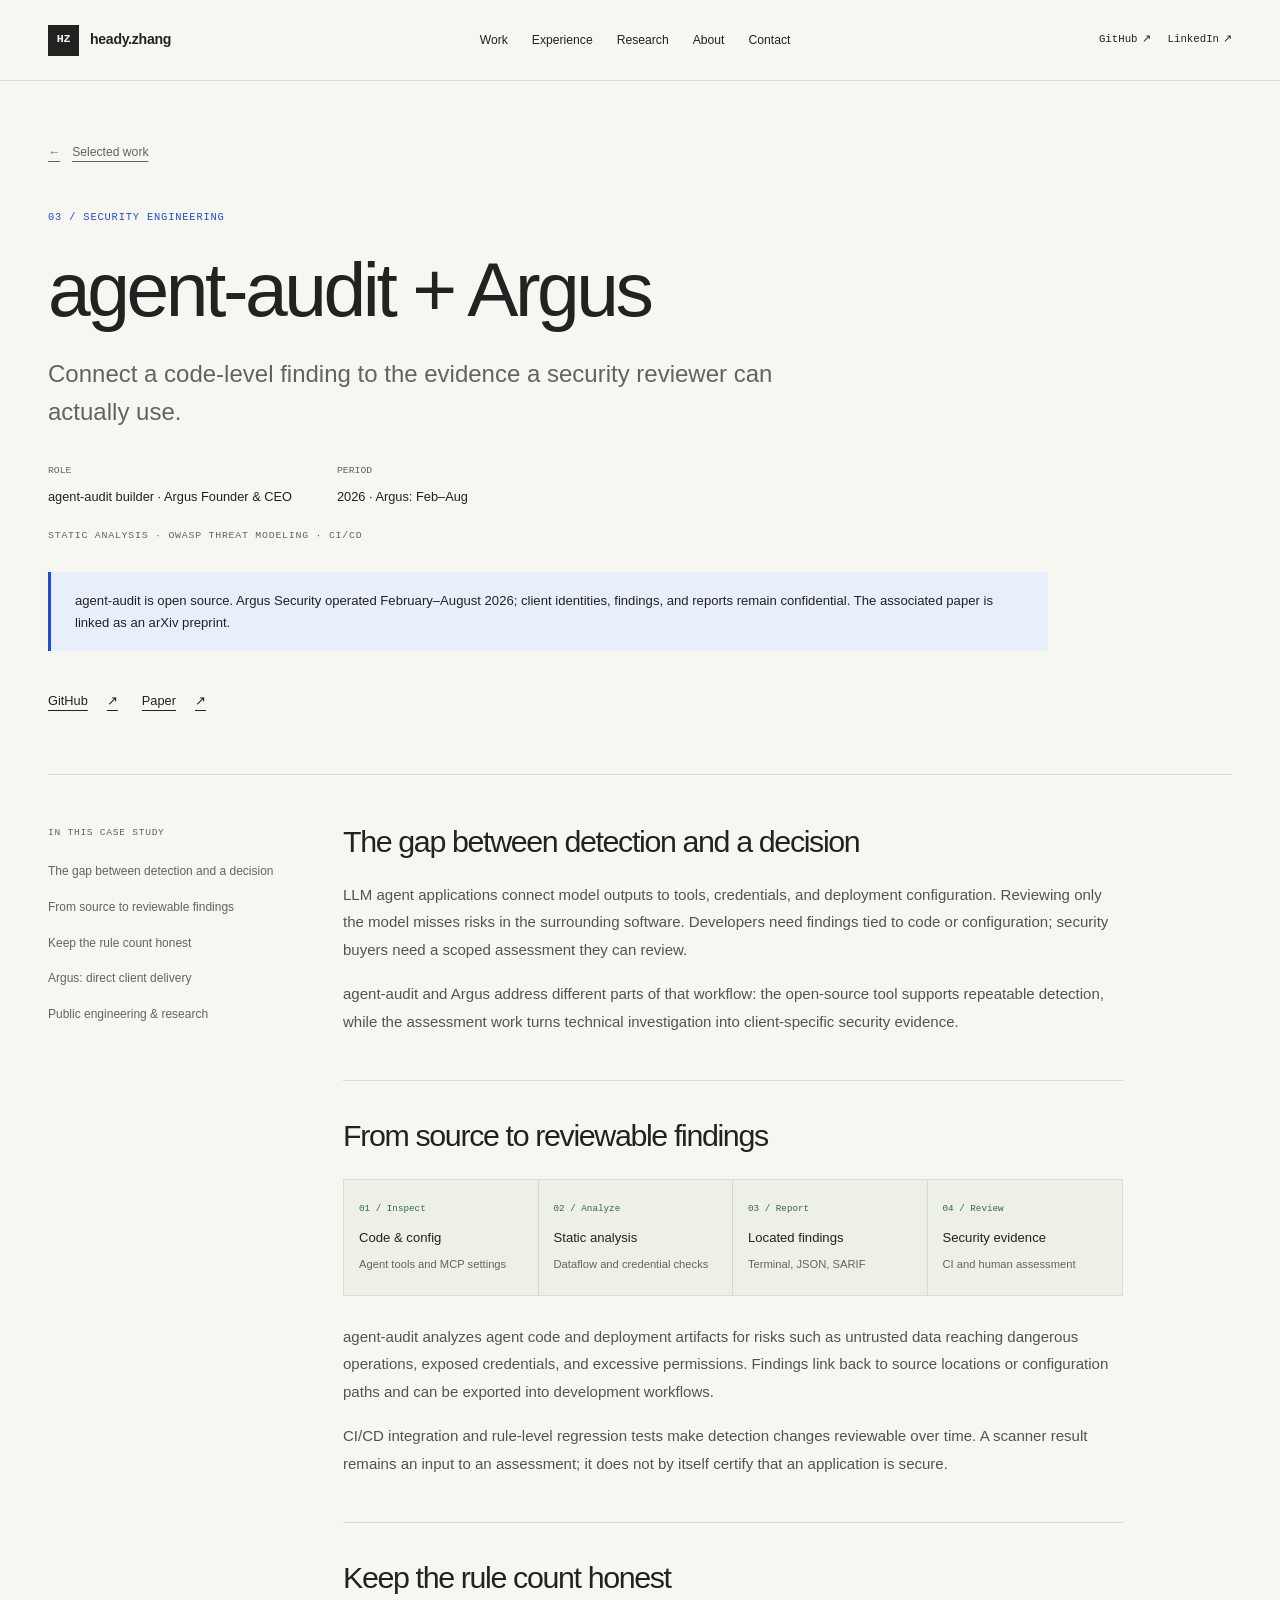
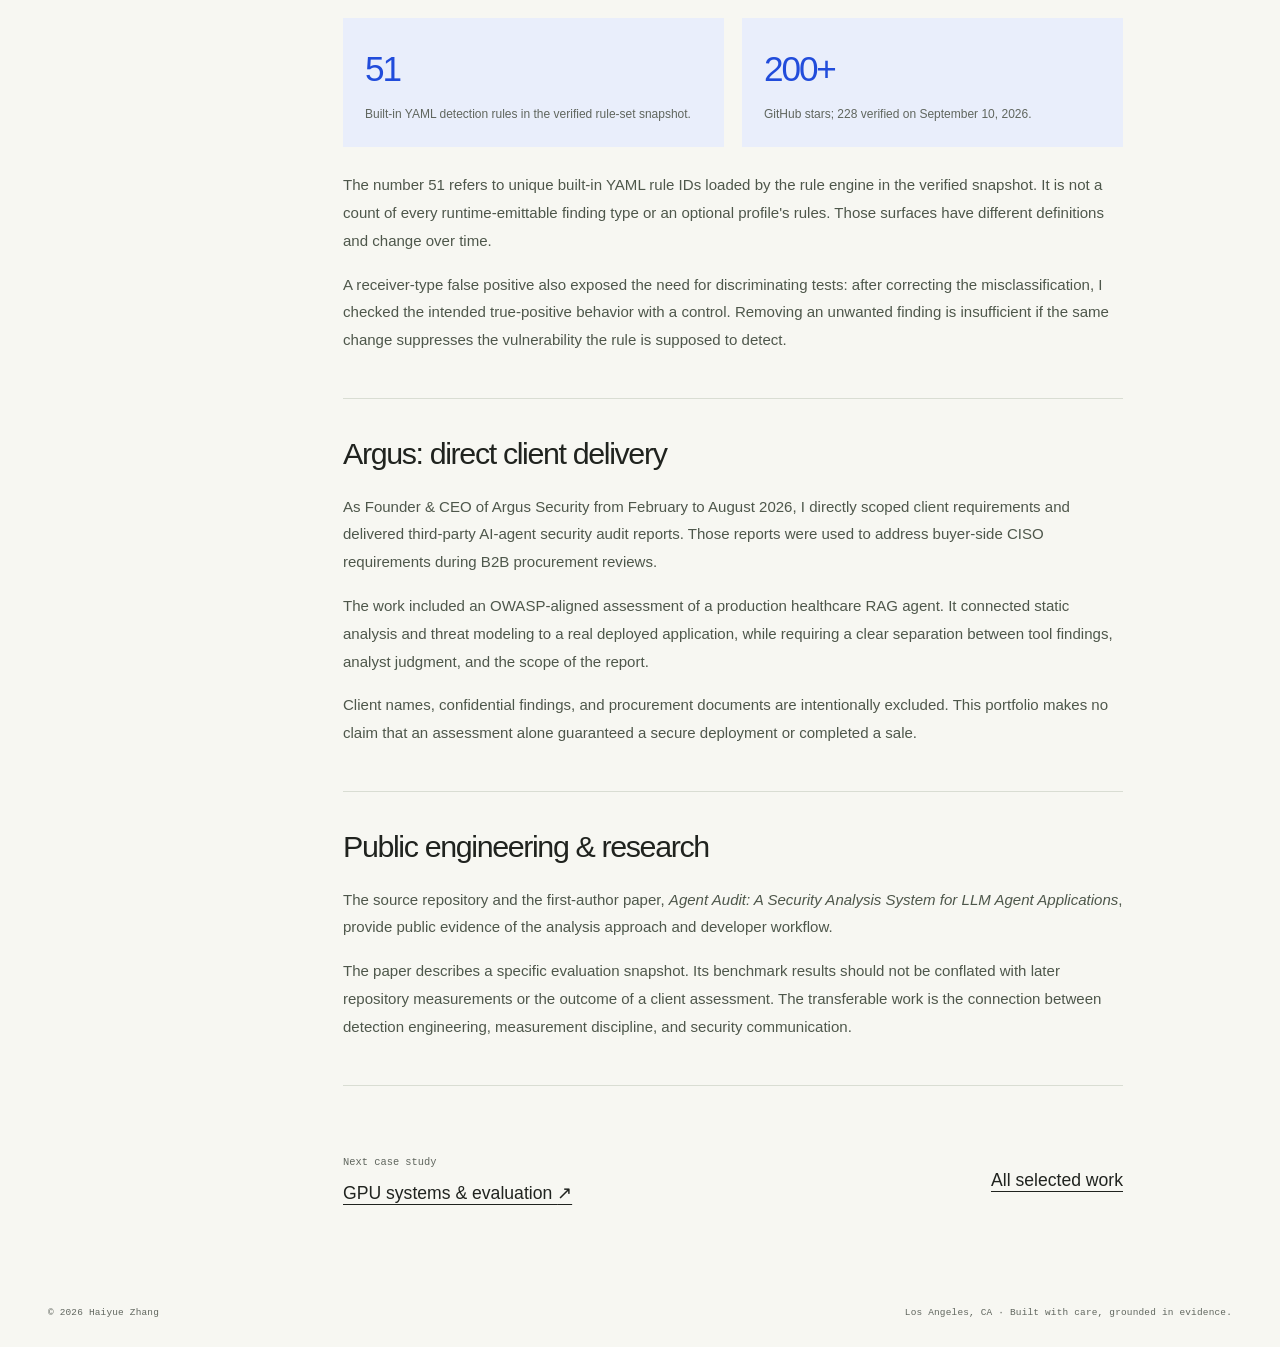
==== work/agent-audit/index.html @ 71054dd5 "feat: rebuild universal AI systems portfolio" ====
<!doctype html>
<html lang="en"><head><meta charset="utf-8"><meta name="viewport" content="width=device-width, initial-scale=1">
<title>agent-audit + Argus — Heady Zhang</title><meta name="description" content="Connect a code-level finding to the evidence a security reviewer can actually use."><meta name="theme-color" content="#f7f7f2">
<link rel="canonical" href="https://headyzhang.github.io/work/agent-audit/"><meta property="og:title" content="agent-audit + Argus — Heady Zhang"><meta property="og:description" content="Connect a code-level finding to the evidence a security reviewer can actually use."><meta property="og:type" content="article"><meta property="og:url" content="https://headyzhang.github.io/work/agent-audit/"><meta property="og:site_name" content="Heady Zhang"><meta property="og:locale" content="en_US"><meta name="twitter:card" content="summary">
<link rel="icon" type="image/svg+xml" href="/assets/favicon.svg"><link rel="stylesheet" href="/assets/style.css"><script src="/assets/site.js" defer></script>
<script type="application/ld+json">{"@context": "https://schema.org", "@type": "Person", "name": "Haiyue Zhang", "alternateName": "Heady Zhang", "url": "https://headyzhang.github.io/", "jobTitle": "AI Systems & Infrastructure Engineer", "email": "mailto:haiyuez@usc.edu", "sameAs": ["https://github.com/HeadyZhang", "https://www.linkedin.com/in/haiyue-zhang"], "alumniOf": {"@type": "CollegeOrUniversity", "name": "Shanghai Jiao Tong University"}, "homeLocation": {"@type": "Place", "name": "Los Angeles, CA"}}</script></head><body><a class="skip" href="#main">Skip to content</a>
<header class="site-header"><div class="wrap header-inner">
<a class="brand" href="/" aria-label="Heady Zhang, home"><span class="brand-mark" aria-hidden="true">HZ</span>heady.zhang</a>
<button class="menu-toggle" hidden aria-controls="navigation" aria-expanded="false">Menu <span aria-hidden="true">+</span></button>
<nav id="navigation" aria-label="Primary"><div class="nav-sections"><a href="/#work">Work</a><a href="/#experience">Experience</a><a href="/#research">Research</a><a href="/#about">About</a><a href="/#contact">Contact</a></div><div class="nav-social"><a class="external" href="https://github.com/HeadyZhang" target="_blank" rel="noopener noreferrer">GitHub<span aria-hidden="true"> ↗</span><span class="sr-only"> (opens in a new tab)</span></a><a class="external" href="https://www.linkedin.com/in/haiyue-zhang" target="_blank" rel="noopener noreferrer">LinkedIn<span aria-hidden="true"> ↗</span><span class="sr-only"> (opens in a new tab)</span></a></div></nav>
</div></header><main id="main" class="wrap"><article><header class="case-hero"><a class="breadcrumb" href="/#work"><span aria-hidden="true">←</span> Selected work</a><p class="project-kicker">03 / Security engineering</p><h1>agent-audit + Argus</h1><p class="case-deck">Connect a code-level finding to the evidence a security reviewer can actually use.</p><dl class="case-metadata"><div><dt>Role</dt><dd>agent-audit builder · Argus Founder &amp; CEO</dd></div><div><dt>Period</dt><dd>2026 · Argus: Feb–Aug</dd></div></dl><p class="mono" style="margin-top:20px;font-size:.62rem;color:var(--muted)">Static analysis · OWASP threat modeling · CI/CD</p><div class="case-status">agent-audit is open source. Argus Security operated February–August 2026; client identities, findings, and reports remain confidential. The associated paper is linked as an arXiv preprint.</div><div class="actions"><a class="text-link external" href="https://github.com/HeadyZhang/agent-audit" target="_blank" rel="noopener noreferrer">GitHub<span aria-hidden="true"> ↗</span><span class="sr-only"> (opens in a new tab)</span></a><a class="text-link external" href="https://arxiv.org/abs/2603.22853" target="_blank" rel="noopener noreferrer">Paper<span aria-hidden="true"> ↗</span><span class="sr-only"> (opens in a new tab)</span></a></div></header><div class="case-layout"><nav class="case-nav" aria-label="In this case study"><p class="mono">In this case study</p><a href="#problem">The gap between detection and a decision</a><a href="#architecture">From source to reviewable findings</a><a href="#measurement">Keep the rule count honest</a><a href="#argus">Argus: direct client delivery</a><a href="#research">Public engineering &amp; research</a></nav><div class="case-body"><section class="case-section" id="problem"><h2>The gap between detection and a decision</h2><p>LLM agent applications connect model outputs to tools, credentials, and deployment configuration. Reviewing only the model misses risks in the surrounding software. Developers need findings tied to code or configuration; security buyers need a scoped assessment they can review.</p><p>agent-audit and Argus address different parts of that workflow: the open-source tool supports repeatable detection, while the assessment work turns technical investigation into client-specific security evidence.</p></section><section class="case-section" id="architecture"><h2>From source to reviewable findings</h2><div class="flow" role="img" aria-label="Source and configuration pass through static analysis and rule checks to findings exported for development and security review."><div><span>01 / Inspect</span>Code & config<small>Agent tools and MCP settings</small></div><div><span>02 / Analyze</span>Static analysis<small>Dataflow and credential checks</small></div><div><span>03 / Report</span>Located findings<small>Terminal, JSON, SARIF</small></div><div><span>04 / Review</span>Security evidence<small>CI and human assessment</small></div></div><p>agent-audit analyzes agent code and deployment artifacts for risks such as untrusted data reaching dangerous operations, exposed credentials, and excessive permissions. Findings link back to source locations or configuration paths and can be exported into development workflows.</p><p>CI/CD integration and rule-level regression tests make detection changes reviewable over time. A scanner result remains an input to an assessment; it does not by itself certify that an application is secure.</p></section><section class="case-section" id="measurement"><h2>Keep the rule count honest</h2><div class="case-evidence"><div><strong>51</strong><span>Built-in YAML detection rules in the verified rule-set snapshot.</span></div><div><strong>200+</strong><span>GitHub stars; 228 verified on September 10, 2026.</span></div></div><p>The number 51 refers to unique built-in YAML rule IDs loaded by the rule engine in the verified snapshot. It is not a count of every runtime-emittable finding type or an optional profile's rules. Those surfaces have different definitions and change over time.</p><p>A receiver-type false positive also exposed the need for discriminating tests: after correcting the misclassification, I checked the intended true-positive behavior with a control. Removing an unwanted finding is insufficient if the same change suppresses the vulnerability the rule is supposed to detect.</p></section><section class="case-section" id="argus"><h2>Argus: direct client delivery</h2><p>As Founder & CEO of Argus Security from February to August 2026, I directly scoped client requirements and delivered third-party AI-agent security audit reports. Those reports were used to address buyer-side CISO requirements during B2B procurement reviews.</p><p>The work included an OWASP-aligned assessment of a production healthcare RAG agent. It connected static analysis and threat modeling to a real deployed application, while requiring a clear separation between tool findings, analyst judgment, and the scope of the report.</p><p>Client names, confidential findings, and procurement documents are intentionally excluded. This portfolio makes no claim that an assessment alone guaranteed a secure deployment or completed a sale.</p></section><section class="case-section" id="research"><h2>Public engineering &amp; research</h2><p>The source repository and the first-author paper, <em>Agent Audit: A Security Analysis System for LLM Agent Applications</em>, provide public evidence of the analysis approach and developer workflow.</p><p>The paper describes a specific evaluation snapshot. Its benchmark results should not be conflated with later repository measurements or the outcome of a client assessment. The transferable work is the connection between detection engineering, measurement discipline, and security communication.</p></section><div class="next-case"><div><p>Next case study</p><a href="/work/gpu-systems/">GPU systems &amp; evaluation <span aria-hidden="true">↗</span></a></div><a class="text-link" href="/#work">All selected work</a></div></div></div></article></main><footer class="wrap"><div class="site-footer"><span>© 2026 Haiyue Zhang</span><span>Los Angeles, CA · Built with care, grounded in evidence.</span></div></footer></body></html>
---- assets/style.css ----
@charset "UTF-8";
:root{--paper:#f7f7f2;--ink:#20231f;--muted:#60665e;--line:#d9ddd3;--blue:#214cdb;--wash:#e9eefb;--green:#37664b;--mono:ui-monospace,SFMono-Regular,Consolas,monospace;--sans:Inter,-apple-system,BlinkMacSystemFont,"Segoe UI",sans-serif}
*{box-sizing:border-box}html{scroll-behavior:smooth;scroll-padding-top:110px}body{margin:0;background:var(--paper);color:var(--ink);font-family:var(--sans);font-size:16px;line-height:1.65;-webkit-font-smoothing:antialiased}a{color:inherit;text-decoration-thickness:1px;text-underline-offset:5px}a:hover{color:var(--blue)}button{font:inherit}a,button{touch-action:manipulation}a:focus-visible,button:focus-visible,summary:focus-visible{outline:3px solid var(--blue);outline-offset:5px;border-radius:2px}::selection{background:#cedaff}h1,h2,h3,p,figure{margin:0}h1,h2,h3{font-weight:500;line-height:1.1;letter-spacing:-.045em}h2{font-size:clamp(2.1rem,4vw,3.1rem)}h3{font-size:1.65rem}p+p{margin-top:1rem}svg{display:block;max-width:100%}.wrap{max-width:1280px;margin:auto;padding:0 48px}.mono,.eyebrow,.index,.status,.tag,.section-label{font-family:var(--mono);font-size:.69rem;letter-spacing:.075em;text-transform:uppercase}.eyebrow{display:flex;align-items:center;gap:11px;color:var(--muted)}.dot{width:7px;height:7px;background:var(--green);border-radius:50%;display:inline-block;flex-shrink:0}.skip{position:fixed;top:-100px;left:20px;background:var(--ink);color:white;padding:12px;z-index:100}.skip:focus{top:12px}.sr-only{position:absolute;width:1px;height:1px;padding:0;margin:-1px;overflow:hidden;clip:rect(0,0,0,0);white-space:nowrap;border:0}
.site-header{position:sticky;top:0;z-index:20;background:rgba(247,247,242,.97);border-bottom:1px solid var(--line)}.header-inner{min-height:80px;display:flex;align-items:center;gap:30px}.brand{display:flex;align-items:center;gap:11px;text-decoration:none;font-size:.88rem;letter-spacing:-.02em;font-weight:600;white-space:nowrap}.brand-mark{display:grid;place-items:center;width:31px;height:31px;background:var(--ink);color:var(--paper);font-size:.73rem;font-family:var(--mono)}#navigation{display:flex;align-items:center;justify-content:space-between;gap:30px;flex:1}.nav-sections,.nav-social{display:flex;gap:24px;align-items:center}.nav-sections{margin:auto}.nav-sections a,.nav-social a{font-size:.76rem;text-decoration:none;display:inline-flex;align-items:center;min-height:44px}.nav-social{gap:17px}.nav-social a{font-family:var(--mono);font-size:.67rem}.external{white-space:nowrap}.external span[aria-hidden]{font-size:1em;margin-left:4px}.menu-toggle{display:none}
.hero{padding:75px 0 38px}.hero-topline{display:flex;justify-content:space-between;align-items:center;margin-bottom:42px}.hero-availability{font-family:var(--mono);font-size:.66rem;color:var(--green)}.hero-grid{display:grid;grid-template-columns:1.15fr 1fr;gap:50px;align-items:center}.hero h1{font-size:clamp(3.25rem,5.2vw,4.75rem);line-height:1.02;letter-spacing:-.06em}.hero h1 .alias{font-size:.45em;color:var(--muted);letter-spacing:-.03em}.role{color:var(--blue);font-size:clamp(1.2rem,2vw,1.55rem);letter-spacing:-.035em;margin-top:20px;font-weight:500}.hero-lead{font-size:1.14rem;line-height:1.65;margin-top:20px;max-width:530px;color:#41473e}.hero-support{font-size:.87rem;color:var(--muted);max-width:500px;margin-top:14px}.actions{display:flex;flex-wrap:wrap;gap:12px 24px;align-items:center;margin-top:27px}.button{display:inline-flex;justify-content:center;align-items:center;gap:25px;text-decoration:none;padding:13px 20px;background:var(--blue);color:white;font-size:.8rem;font-weight:500;min-height:48px}.button:hover{background:#153cad;color:#fff}.text-link{font-size:.8rem;display:inline-flex;align-items:center;min-height:44px;gap:15px}.hero-bottom{display:flex;align-items:center;justify-content:space-between;margin-top:52px;padding-top:23px;border-top:1px solid var(--line);color:var(--muted);font-size:.72rem}.hero-bottom .mono{font-size:.63rem}.diagram{position:relative;background:#edf0e7;border:1px solid #d8ddce;padding:22px 22px 15px;overflow:hidden}.diagram-top{display:flex;justify-content:space-between;gap:12px;margin-bottom:20px}.diagram-top .mono{font-size:.59rem;color:#58624f}.diagram svg{width:100%;height:auto}.diagram-caption{font-size:.69rem;color:#526047;margin-top:10px;border-top:1px solid #d2d8c8;padding-top:12px}.pipeline-signal{animation:signal 6s ease-in-out infinite}.signal-two{animation-delay:1.5s}.signal-three{animation-delay:3s}@keyframes signal{0%,15%,85%,100%{opacity:.35}35%,60%{opacity:1}}
.section{padding:72px 0;border-top:1px solid var(--line)}.section-heading{display:grid;grid-template-columns:1fr 2.4fr;gap:40px;margin-bottom:42px}.section-label{color:var(--muted);padding-top:10px;display:flex;gap:14px}.index{color:var(--blue)}.section-intro{color:var(--muted);font-size:.92rem;margin-top:15px;max-width:580px}.work-featured{background:#e9edf5;display:grid;grid-template-columns:1.13fr 1fr;gap:55px;padding:44px;margin-bottom:26px;position:relative}.work-featured .project-name{font-size:3rem}.project-kicker{color:var(--blue);font-family:var(--mono);font-size:.65rem;letter-spacing:.08em;text-transform:uppercase;margin-bottom:23px}.project-name a{text-decoration:none}.project-subtitle{font-size:1.2rem;margin-top:10px;letter-spacing:-.02em;line-height:1.35}.project-description{font-size:.91rem;line-height:1.75;color:#505951;margin-top:20px;max-width:530px}.status{display:inline-flex;align-items:center;gap:8px;color:#425675;font-size:.59rem;margin-top:23px;letter-spacing:.04em}.evidence-list{list-style:none;padding:0;margin:25px 0 0;display:flex;flex-wrap:wrap;gap:9px 20px;font-size:.67rem;font-family:var(--mono);color:#495948}.evidence-list li:before{content:'↳';color:var(--blue);margin-right:7px}.work-featured .text-link{color:var(--blue);font-weight:600}.contract-visual{align-self:center;background:var(--paper);border:1px solid #d0d7e4;padding:24px;box-shadow:6px 6px 0 #dbe1ed}.contract-title{display:flex;justify-content:space-between;border-bottom:1px solid var(--line);padding-bottom:16px}.contract-title .mono{font-size:.59rem}.contract-row{display:grid;grid-template-columns:24px 1fr 20px;gap:12px;padding:18px 0;border-bottom:1px solid var(--line);align-items:center}.contract-number{font-family:var(--mono);font-size:.66rem;color:var(--muted)}.contract-row strong{display:block;font-size:.86rem;font-weight:500}.contract-row small{display:block;font-size:.72rem;color:var(--muted);margin-top:3px}.check{color:var(--green);font-size:.9rem}.contract-foot{font-family:var(--mono);font-size:.61rem;color:var(--blue);margin-top:18px;line-height:1.7}.work-row{display:grid;grid-template-columns:50px 1.05fr 1.2fr;gap:28px;padding:35px 0;border-bottom:1px solid var(--line)}.work-row .index{padding-top:5px}.work-row .project-name{font-size:1.85rem}.work-row .project-subtitle{font-size:.94rem;color:var(--muted);max-width:300px;margin-top:10px}.work-row .project-description{margin-top:0;font-size:.89rem}.work-row .project-kicker{margin:0 0 12px;color:var(--muted);font-size:.6rem}.work-row .actions{margin-top:14px;gap:10px 24px}.work-row .text-link{font-size:.75rem}.work-row .status{margin-top:16px}
.capabilities{background:#252d26;color:#f2f5ec;margin:0 -48px;padding:38px 48px;display:grid;grid-template-columns:repeat(3,1fr);gap:35px}.capability+.capability{border-left:1px solid #515a4f;padding-left:35px}.capability .mono{color:#b4c3ab;font-size:.6rem}.capability h3{font-size:1.1rem;letter-spacing:-.02em;margin:13px 0}.capability p{font-size:.77rem;color:#c9d2c4}.capability a{display:inline-block;font-size:.73rem;color:#e3ecd9;margin-top:18px;min-height:36px}.capability a:hover{color:white}.experience-row{display:grid;grid-template-columns:1fr 2.4fr;gap:40px;padding:27px 0;border-top:1px solid var(--line)}.experience-date{font-family:var(--mono);font-size:.67rem;color:var(--muted);padding-top:4px}.experience-title{display:flex;justify-content:space-between;gap:24px;align-items:baseline}.experience-title h3{font-size:1.2rem;letter-spacing:-.025em}.experience-title span{font-size:.75rem;color:var(--muted)}.experience-row p{font-size:.85rem;color:var(--muted);margin-top:11px;max-width:670px}.research-list{margin-left:calc((100% - 40px)/3.4 + 40px)}.paper{padding:23px 0;border-top:1px solid var(--line);display:grid;grid-template-columns:1fr 25px;gap:20px}.paper a{font-size:1.05rem;line-height:1.5;text-decoration:none;display:block}.paper a:hover{text-decoration:underline}.paper .paper-meta{font-family:var(--mono);font-size:.61rem;color:var(--muted);margin-top:10px;letter-spacing:.01em}.paper .paper-arrow{color:var(--blue);align-self:center}.about-grid{display:grid;grid-template-columns:1fr 1fr;gap:50px}.about-copy{font-size:1rem;color:#4a5247}.education{margin-top:25px;font-size:.8rem}.education strong{display:block;font-weight:500;color:var(--ink)}.education p+p{margin-top:15px}.skills{padding:3px 0}.skill-line{padding:15px 0;border-top:1px solid var(--line)}.skill-line dt{font-family:var(--mono);font-size:.61rem;text-transform:uppercase;color:var(--muted);margin-bottom:7px}.skill-line dd{margin:0;font-size:.84rem;line-height:1.8}.contact{background:var(--blue);color:white;padding:60px 48px;margin:0 -48px;display:flex;justify-content:space-between;align-items:end;gap:35px}.contact .eyebrow{color:#d5defc;margin-bottom:22px}.contact h2{font-size:clamp(2.3rem,4vw,3.5rem)}.contact p{color:#e1e7ff;font-size:.85rem;margin-top:18px}.contact a{color:white}.contact-links{display:flex;gap:25px;margin-top:18px}.contact-links a{font-size:.75rem}.contact-email{font-size:1.25rem;white-space:nowrap}.site-footer{padding:27px 0;display:flex;justify-content:space-between;color:var(--muted);font-family:var(--mono);font-size:.59rem;letter-spacing:.02em}
.case-hero{padding:49px 0 52px}.breadcrumb{font-size:.76rem;color:var(--muted);display:inline-flex;min-height:44px;align-items:center;gap:12px;margin-bottom:35px}.case-hero h1{font-size:clamp(3rem,6vw,5.3rem);max-width:1000px;line-height:1.06}.case-deck{font-size:clamp(1.1rem,2vw,1.5rem);color:var(--muted);max-width:810px;line-height:1.6;margin-top:24px}.case-metadata{display:flex;gap:45px;margin-top:32px;flex-wrap:wrap}.case-metadata div{font-size:.8rem}.case-metadata dt{font-family:var(--mono);font-size:.61rem;color:var(--muted);margin-bottom:7px;text-transform:uppercase}.case-metadata dd{margin:0}.case-status{background:var(--wash);padding:18px 24px;font-size:.82rem;border-left:3px solid var(--blue);margin-top:28px;max-width:1000px}.case-layout{display:grid;grid-template-columns:230px minmax(0,1fr);gap:65px;border-top:1px solid var(--line);padding-top:50px}.case-nav{position:sticky;top:120px;align-self:start}.case-nav .mono{font-size:.6rem;color:var(--muted);margin-bottom:13px}.case-nav a{display:block;font-size:.75rem;color:var(--muted);padding:8px 0;text-decoration:none}.case-nav a:hover{color:var(--blue)}.case-body{max-width:780px}.case-section{padding-bottom:44px;margin-bottom:38px;border-bottom:1px solid var(--line)}.case-section h2{font-size:1.9rem;margin-bottom:22px}.case-section h3{font-size:1.1rem;letter-spacing:-.02em;margin:24px 0 10px}.case-section p,.case-section li{font-size:.94rem;color:#4e574b;line-height:1.85}.case-section ul,.case-section ol{padding-left:20px}.case-section li+li{margin-top:10px}.case-section strong{font-weight:600;color:var(--ink)}.case-section blockquote{margin:25px 0;padding-left:23px;border-left:3px solid var(--blue);font-size:1.2rem;letter-spacing:-.02em;line-height:1.6}.flow{display:grid;grid-template-columns:repeat(4,1fr);margin:27px 0;background:#edf0e7;border:1px solid var(--line)}.flow div{padding:22px 15px;border-right:1px solid #d4dacc;font-size:.82rem;font-weight:500;line-height:1.5}.flow div:last-child{border:0}.flow span{display:block;font-family:var(--mono);font-size:.58rem;font-weight:400;color:var(--green);margin-bottom:12px}.flow small{display:block;margin-top:8px;color:var(--muted);font-size:.7rem;font-weight:400}.case-evidence{display:grid;grid-template-columns:repeat(2,1fr);gap:18px;margin:24px 0}.case-evidence div{padding:22px;background:var(--wash)}.case-evidence strong{display:block;font-size:2.2rem;font-weight:500;letter-spacing:-.06em;color:var(--blue)}.case-evidence span{display:block;font-size:.75rem;color:var(--muted);margin-top:7px}.next-case{display:flex;justify-content:space-between;gap:25px;align-items:center;padding:30px 0 70px}.next-case p{font-family:var(--mono);font-size:.65rem;color:var(--muted);margin-bottom:8px}.next-case a{font-size:1.1rem}.error-page{min-height:65vh;padding:90px 0}.error-page h1{font-size:4rem;margin:20px 0}.error-page p{color:var(--muted);margin-bottom:25px}
@media(min-width:1600px){.hero{padding-top:90px;padding-bottom:55px}.hero-grid{gap:70px}}
@media(max-width:1100px){.wrap{padding:0 32px}.header-inner{gap:20px}.nav-sections{gap:18px}.nav-social{gap:12px}#navigation{gap:18px}.hero-grid{gap:30px}.hero h1{font-size:3.5rem}.diagram{padding:18px 14px}.work-featured{padding:32px;gap:30px}.capabilities,.contact{margin-left:-32px;margin-right:-32px;padding-left:32px;padding-right:32px}.experience-title{display:block}.experience-title span{display:block;margin-top:6px}.case-layout{grid-template-columns:180px minmax(0,1fr);gap:35px}}
@media(max-width:900px){.header-inner{flex-wrap:wrap;min-height:72px;gap:0;justify-content:space-between}.brand{min-height:72px}.menu-toggle:not([hidden]){display:block;padding:10px 0 10px 20px;background:none;border:0;color:var(--ink);font-size:.8rem;min-height:44px}.menu-toggle[aria-expanded=true]{color:var(--blue)}#navigation{flex-basis:100%;display:flex;flex-direction:column;align-items:stretch;gap:10px;padding:0 0 20px}.js #navigation{display:none}.js #navigation.is-open{display:flex}.nav-sections{margin:0;justify-content:space-between;gap:12px}.nav-social{border-top:1px solid var(--line);padding-top:8px;gap:24px}.hero-grid{grid-template-columns:1fr 1fr;gap:25px}.hero h1{font-size:3rem}.hero-lead{font-size:1rem}.role{font-size:1.18rem}.hero-support{font-size:.8rem}.hero-topline{margin-bottom:35px}.hero-availability{font-size:.59rem}.hero-bottom{gap:25px}.work-row{grid-template-columns:30px 1fr 1.25fr;gap:20px}.section-heading{grid-template-columns:1fr 2.6fr;gap:25px}.capabilities{gap:20px}.capability+.capability{padding-left:20px}.research-list{margin-left:0}.contact-email{font-size:1.05rem}.case-nav{position:static;display:none}.case-layout{display:block}.case-body{max-width:none}}
@media(max-width:650px){html{scroll-padding-top:92px}.wrap{padding:0 22px}.hero{padding:35px 0 27px}.hero-topline{margin-bottom:28px;align-items:start;gap:15px}.eyebrow{font-size:.59rem;letter-spacing:.045em}.hero-availability{font-size:.57rem;max-width:105px;text-align:right;line-height:1.6}.hero-grid{grid-template-columns:1fr;gap:35px}.hero h1{font-size:clamp(2.9rem,12vw,4rem)}.hero h1 .alias{font-size:.43em}.role{font-size:1.25rem;margin-top:17px}.hero-lead{font-size:1.04rem;line-height:1.7;margin-top:17px}.hero-support{font-size:.82rem}.actions{gap:10px 23px;margin-top:22px}.button{padding:13px 16px;font-size:.75rem;gap:17px}.hero-bottom{display:block;margin-top:25px;padding-top:20px;font-size:.7rem}.hero-bottom .mono{margin-top:10px;display:block;font-size:.6rem}.diagram{padding:18px 17px 14px}.diagram-top{margin-bottom:12px}.diagram-caption{font-size:.67rem}.section{padding:43px 0}.section-heading{display:block;margin-bottom:28px}.section-label{padding-top:0;margin-bottom:20px;font-size:.63rem}.section-intro{font-size:.84rem}.work-featured{display:block;padding:26px 22px;margin:0 -4px 10px}.project-kicker{font-size:.59rem;margin-bottom:20px}.work-featured .project-name{font-size:2.5rem}.project-subtitle{font-size:1.1rem}.project-description{font-size:.85rem}.contract-visual{margin-top:28px;padding:19px}.contract-row{padding:14px 0}.work-row{grid-template-columns:25px 1fr;gap:14px;padding:28px 0}.work-row .work-summary{grid-column:2}.work-row .project-name{font-size:1.65rem}.work-row .project-subtitle{font-size:.85rem}.work-row .project-description{font-size:.84rem}.work-row .actions{gap:6px 20px;margin-top:14px}.work-row .status{font-size:.54rem}.evidence-list{font-size:.61rem;gap:8px 15px}.capabilities{display:block;margin:0 -22px;padding:8px 28px}.capability{padding:25px 0}.capability+.capability{padding:25px 0;border-left:0;border-top:1px solid #515a4f}.capability h3{font-size:1.18rem}.capability p{font-size:.8rem}.capability a{margin-top:10px;min-height:32px}.experience-row{display:block;padding:24px 0}.experience-date{margin-bottom:13px;font-size:.62rem}.experience-title h3{font-size:1.17rem}.experience-row p{font-size:.83rem}.paper a{font-size:.96rem}.paper .paper-meta{font-size:.57rem;line-height:1.8}.about-grid{grid-template-columns:1fr;gap:20px}.about-copy{font-size:.92rem}.contact{display:block;margin:0 -22px;padding:37px 26px}.contact h2{font-size:2.5rem}.contact p{font-size:.78rem}.contact-details{margin-top:29px}.contact-email{font-size:1.17rem}.contact-links{margin-top:13px}.site-footer{font-size:.54rem;gap:20px;line-height:1.8}.case-hero{padding:24px 0 35px}.breadcrumb{margin-bottom:25px}.case-hero h1{font-size:2.8rem;overflow-wrap:anywhere}.case-deck{font-size:1.04rem}.case-metadata{gap:20px;margin-top:25px}.case-metadata div{font-size:.74rem}.case-status{font-size:.76rem;padding:16px 18px}.case-layout{padding-top:32px}.case-section{padding-bottom:28px;margin-bottom:28px}.case-section h2{font-size:1.65rem}.case-section p,.case-section li{font-size:.86rem}.case-section blockquote{font-size:1.08rem}.flow{grid-template-columns:1fr 1fr}.flow div{border-bottom:1px solid #d4dacc}.flow div:nth-child(2){border-right:0}.flow div:nth-child(3){border-bottom:0}.case-evidence{gap:12px}.case-evidence div{padding:17px}.case-evidence strong{font-size:1.9rem}.case-evidence span{font-size:.69rem}.next-case{padding-bottom:40px;align-items:start}.next-case a{font-size:.92rem}}
@media(prefers-reduced-motion:reduce){html{scroll-behavior:auto}*,*::before,*::after{animation:none!important;transition:none!important}}
@media print{.site-header,.case-nav,.menu-toggle,.site-footer{display:none}.wrap{padding:0}.hero,.section,.case-hero{padding:25px 0}.case-layout{display:block}.contact,.capabilities{margin:0}.work-featured,.diagram,.contract-visual{break-inside:avoid}body{background:white}a{color:inherit}}

.mobile-pipeline{display:none}
@media(max-width:650px){.diagram svg{display:none}.mobile-pipeline{display:block;list-style:none;padding:0;margin:0}.mobile-pipeline li{position:relative;padding:13px 15px;margin-bottom:15px;background:var(--paper);border:1px solid #c8d0bf}.mobile-pipeline li:not(:last-child)::after{content:"↓";position:absolute;bottom:-19px;left:22px;font-size:14px;color:var(--green)}.mobile-pipeline span{display:block;font-family:var(--mono);font-size:.55rem;letter-spacing:.035em;color:var(--muted);margin-bottom:4px}.mobile-pipeline strong{display:block;font-size:.88rem;font-weight:500;line-height:1.4}.mobile-pipeline small{display:block;font-size:.69rem;color:var(--muted);margin-top:3px}.mobile-pipeline li:nth-child(3){background:#e1e8fc;border-color:#a2b3e3}.mobile-pipeline li:last-child{background:#253428;color:#f1f5ec;border:0;margin-bottom:0}.mobile-pipeline li:last-child span,.mobile-pipeline li:last-child small{color:#c9dbbd}}
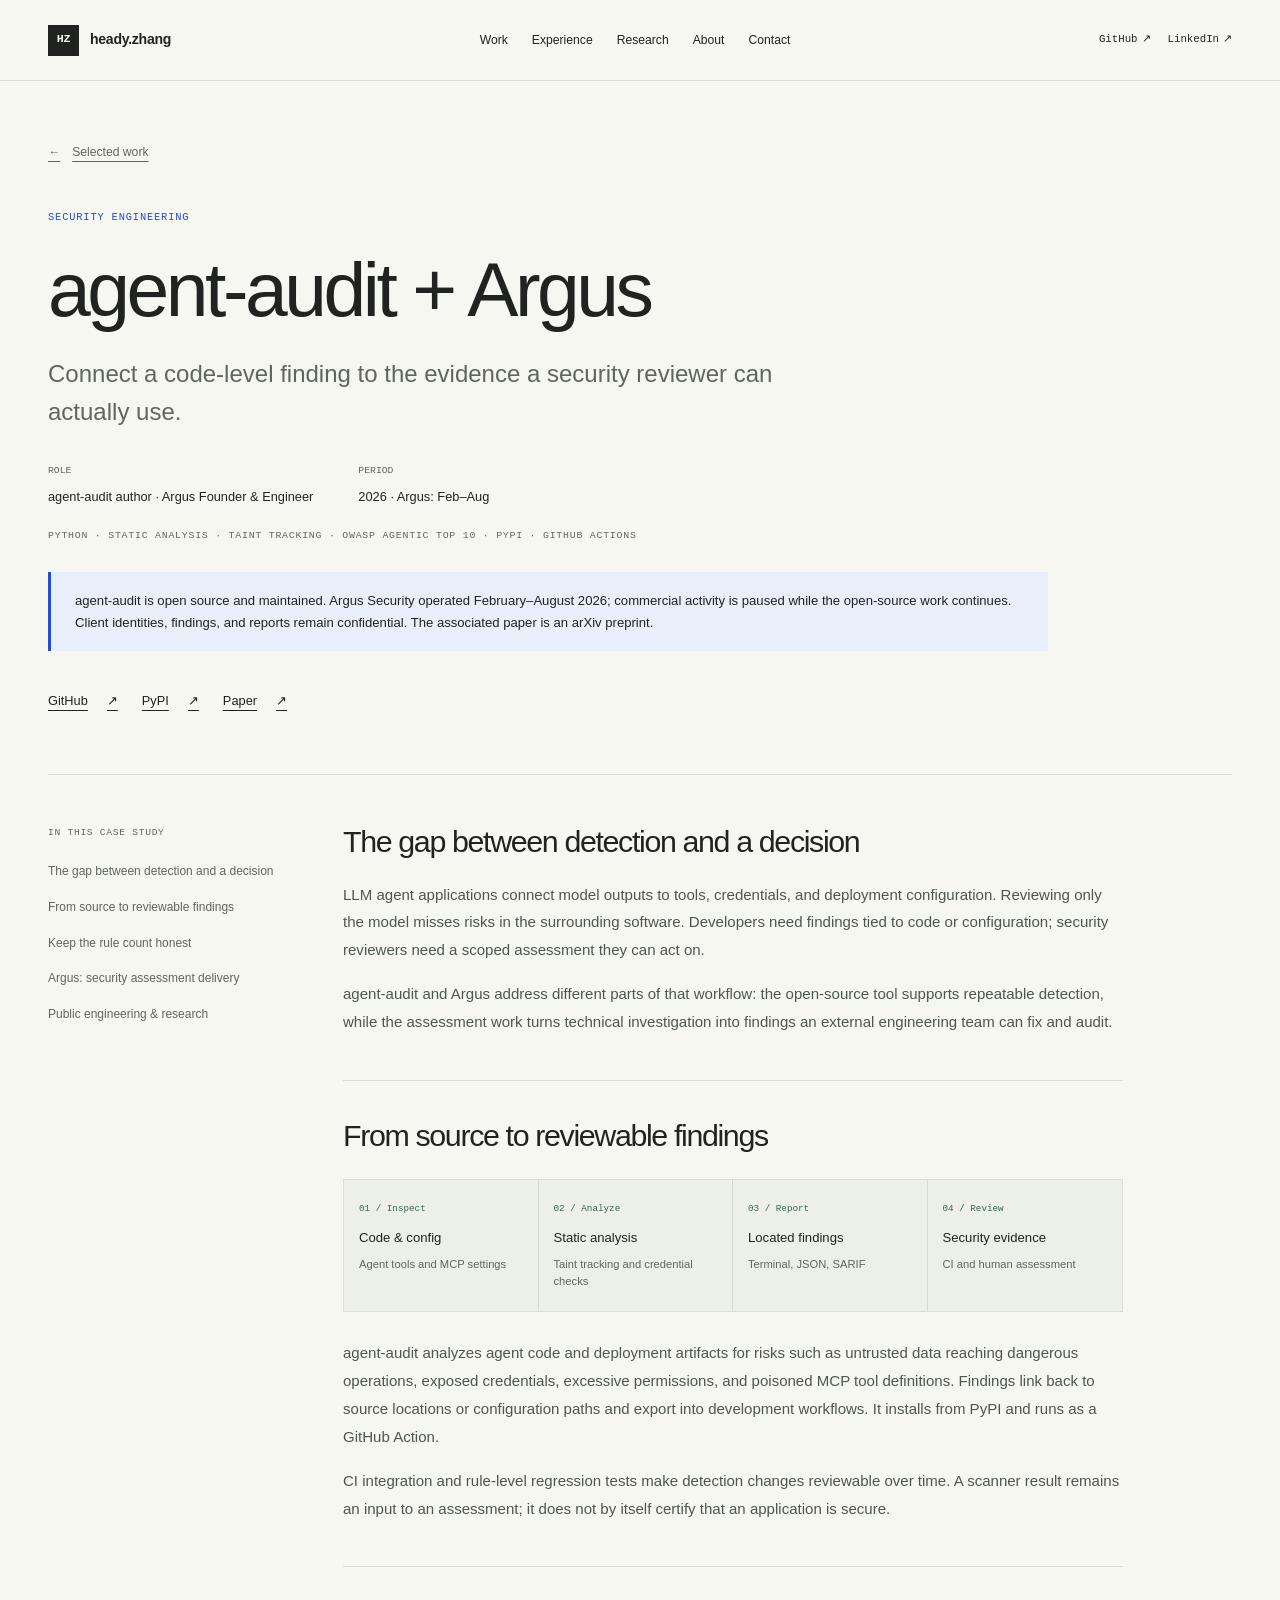
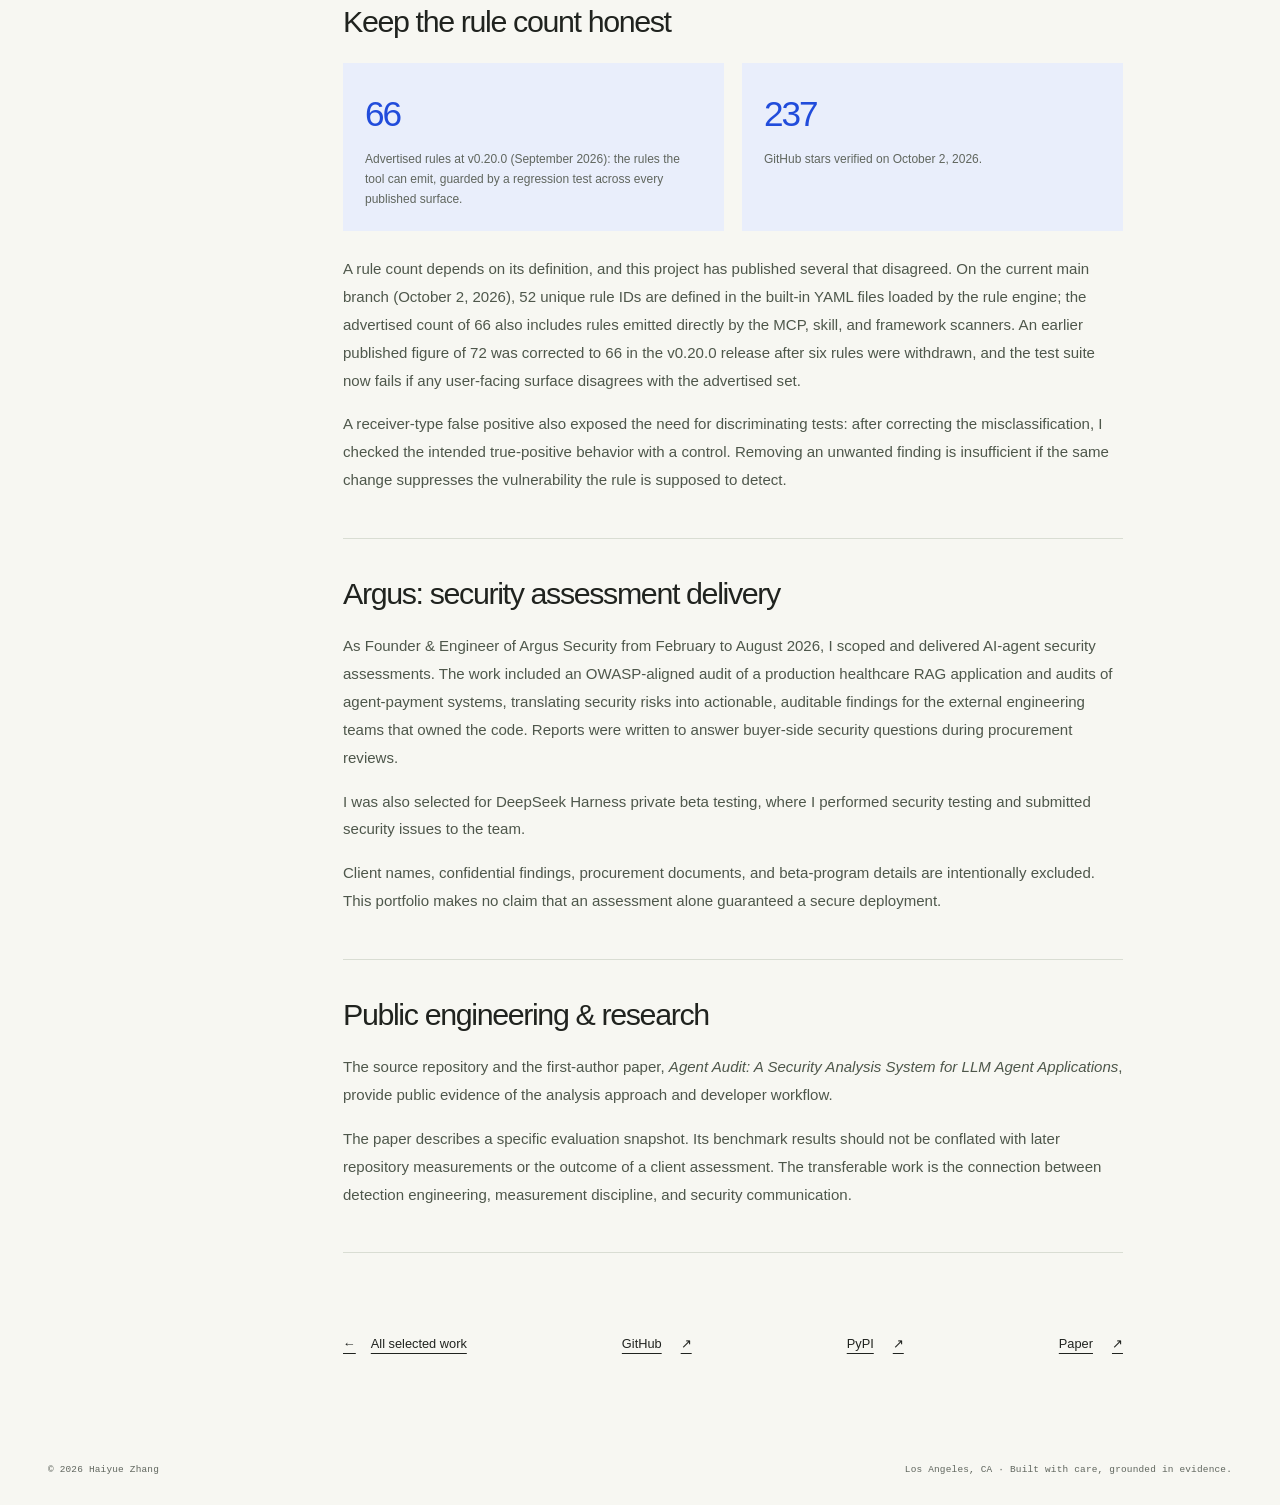
==== commit d6590ef4: "feat: align portfolio with AI infrastructure 2027 resume Replace the CausalOps-centred hero with thr" ====
--- a/work/agent-audit/index.html
+++ b/work/agent-audit/index.html
@@ -3,9 +3,9 @@
 <title>agent-audit + Argus — Heady Zhang</title><meta name="description" content="Connect a code-level finding to the evidence a security reviewer can actually use."><meta name="theme-color" content="#f7f7f2">
 <link rel="canonical" href="https://headyzhang.github.io/work/agent-audit/"><meta property="og:title" content="agent-audit + Argus — Heady Zhang"><meta property="og:description" content="Connect a code-level finding to the evidence a security reviewer can actually use."><meta property="og:type" content="article"><meta property="og:url" content="https://headyzhang.github.io/work/agent-audit/"><meta property="og:site_name" content="Heady Zhang"><meta property="og:locale" content="en_US"><meta name="twitter:card" content="summary">
 <link rel="icon" type="image/svg+xml" href="/assets/favicon.svg"><link rel="stylesheet" href="/assets/style.css"><script src="/assets/site.js" defer></script>
-<script type="application/ld+json">{"@context": "https://schema.org", "@type": "Person", "name": "Haiyue Zhang", "alternateName": "Heady Zhang", "url": "https://headyzhang.github.io/", "jobTitle": "AI Systems & Infrastructure Engineer", "email": "mailto:haiyuez@usc.edu", "sameAs": ["https://github.com/HeadyZhang", "https://www.linkedin.com/in/haiyue-zhang"], "alumniOf": {"@type": "CollegeOrUniversity", "name": "Shanghai Jiao Tong University"}, "homeLocation": {"@type": "Place", "name": "Los Angeles, CA"}}</script></head><body><a class="skip" href="#main">Skip to content</a>
+<script type="application/ld+json">{"@context": "https://schema.org", "@type": "Person", "name": "Haiyue Zhang", "alternateName": "Heady Zhang", "url": "https://headyzhang.github.io/", "jobTitle": "AI Infrastructure Engineer", "email": "mailto:haiyuez@usc.edu", "sameAs": ["https://github.com/HeadyZhang", "https://www.linkedin.com/in/heady-zhang-a0139b351/"], "alumniOf": [{"@type": "CollegeOrUniversity", "name": "University of Southern California"}, {"@type": "CollegeOrUniversity", "name": "Shanghai Jiao Tong University"}], "homeLocation": {"@type": "Place", "name": "Los Angeles, CA"}}</script></head><body><a class="skip" href="#main">Skip to content</a>
 <header class="site-header"><div class="wrap header-inner">
 <a class="brand" href="/" aria-label="Heady Zhang, home"><span class="brand-mark" aria-hidden="true">HZ</span>heady.zhang</a>
 <button class="menu-toggle" hidden aria-controls="navigation" aria-expanded="false">Menu <span aria-hidden="true">+</span></button>
-<nav id="navigation" aria-label="Primary"><div class="nav-sections"><a href="/#work">Work</a><a href="/#experience">Experience</a><a href="/#research">Research</a><a href="/#about">About</a><a href="/#contact">Contact</a></div><div class="nav-social"><a class="external" href="https://github.com/HeadyZhang" target="_blank" rel="noopener noreferrer">GitHub<span aria-hidden="true"> ↗</span><span class="sr-only"> (opens in a new tab)</span></a><a class="external" href="https://www.linkedin.com/in/haiyue-zhang" target="_blank" rel="noopener noreferrer">LinkedIn<span aria-hidden="true"> ↗</span><span class="sr-only"> (opens in a new tab)</span></a></div></nav>
-</div></header><main id="main" class="wrap"><article><header class="case-hero"><a class="breadcrumb" href="/#work"><span aria-hidden="true">←</span> Selected work</a><p class="project-kicker">03 / Security engineering</p><h1>agent-audit + Argus</h1><p class="case-deck">Connect a code-level finding to the evidence a security reviewer can actually use.</p><dl class="case-metadata"><div><dt>Role</dt><dd>agent-audit builder · Argus Founder &amp; CEO</dd></div><div><dt>Period</dt><dd>2026 · Argus: Feb–Aug</dd></div></dl><p class="mono" style="margin-top:20px;font-size:.62rem;color:var(--muted)">Static analysis · OWASP threat modeling · CI/CD</p><div class="case-status">agent-audit is open source. Argus Security operated February–August 2026; client identities, findings, and reports remain confidential. The associated paper is linked as an arXiv preprint.</div><div class="actions"><a class="text-link external" href="https://github.com/HeadyZhang/agent-audit" target="_blank" rel="noopener noreferrer">GitHub<span aria-hidden="true"> ↗</span><span class="sr-only"> (opens in a new tab)</span></a><a class="text-link external" href="https://arxiv.org/abs/2603.22853" target="_blank" rel="noopener noreferrer">Paper<span aria-hidden="true"> ↗</span><span class="sr-only"> (opens in a new tab)</span></a></div></header><div class="case-layout"><nav class="case-nav" aria-label="In this case study"><p class="mono">In this case study</p><a href="#problem">The gap between detection and a decision</a><a href="#architecture">From source to reviewable findings</a><a href="#measurement">Keep the rule count honest</a><a href="#argus">Argus: direct client delivery</a><a href="#research">Public engineering &amp; research</a></nav><div class="case-body"><section class="case-section" id="problem"><h2>The gap between detection and a decision</h2><p>LLM agent applications connect model outputs to tools, credentials, and deployment configuration. Reviewing only the model misses risks in the surrounding software. Developers need findings tied to code or configuration; security buyers need a scoped assessment they can review.</p><p>agent-audit and Argus address different parts of that workflow: the open-source tool supports repeatable detection, while the assessment work turns technical investigation into client-specific security evidence.</p></section><section class="case-section" id="architecture"><h2>From source to reviewable findings</h2><div class="flow" role="img" aria-label="Source and configuration pass through static analysis and rule checks to findings exported for development and security review."><div><span>01 / Inspect</span>Code & config<small>Agent tools and MCP settings</small></div><div><span>02 / Analyze</span>Static analysis<small>Dataflow and credential checks</small></div><div><span>03 / Report</span>Located findings<small>Terminal, JSON, SARIF</small></div><div><span>04 / Review</span>Security evidence<small>CI and human assessment</small></div></div><p>agent-audit analyzes agent code and deployment artifacts for risks such as untrusted data reaching dangerous operations, exposed credentials, and excessive permissions. Findings link back to source locations or configuration paths and can be exported into development workflows.</p><p>CI/CD integration and rule-level regression tests make detection changes reviewable over time. A scanner result remains an input to an assessment; it does not by itself certify that an application is secure.</p></section><section class="case-section" id="measurement"><h2>Keep the rule count honest</h2><div class="case-evidence"><div><strong>51</strong><span>Built-in YAML detection rules in the verified rule-set snapshot.</span></div><div><strong>200+</strong><span>GitHub stars; 228 verified on September 10, 2026.</span></div></div><p>The number 51 refers to unique built-in YAML rule IDs loaded by the rule engine in the verified snapshot. It is not a count of every runtime-emittable finding type or an optional profile's rules. Those surfaces have different definitions and change over time.</p><p>A receiver-type false positive also exposed the need for discriminating tests: after correcting the misclassification, I checked the intended true-positive behavior with a control. Removing an unwanted finding is insufficient if the same change suppresses the vulnerability the rule is supposed to detect.</p></section><section class="case-section" id="argus"><h2>Argus: direct client delivery</h2><p>As Founder & CEO of Argus Security from February to August 2026, I directly scoped client requirements and delivered third-party AI-agent security audit reports. Those reports were used to address buyer-side CISO requirements during B2B procurement reviews.</p><p>The work included an OWASP-aligned assessment of a production healthcare RAG agent. It connected static analysis and threat modeling to a real deployed application, while requiring a clear separation between tool findings, analyst judgment, and the scope of the report.</p><p>Client names, confidential findings, and procurement documents are intentionally excluded. This portfolio makes no claim that an assessment alone guaranteed a secure deployment or completed a sale.</p></section><section class="case-section" id="research"><h2>Public engineering &amp; research</h2><p>The source repository and the first-author paper, <em>Agent Audit: A Security Analysis System for LLM Agent Applications</em>, provide public evidence of the analysis approach and developer workflow.</p><p>The paper describes a specific evaluation snapshot. Its benchmark results should not be conflated with later repository measurements or the outcome of a client assessment. The transferable work is the connection between detection engineering, measurement discipline, and security communication.</p></section><div class="next-case"><div><p>Next case study</p><a href="/work/gpu-systems/">GPU systems &amp; evaluation <span aria-hidden="true">↗</span></a></div><a class="text-link" href="/#work">All selected work</a></div></div></div></article></main><footer class="wrap"><div class="site-footer"><span>© 2026 Haiyue Zhang</span><span>Los Angeles, CA · Built with care, grounded in evidence.</span></div></footer></body></html>+<nav id="navigation" aria-label="Primary"><div class="nav-sections"><a href="/#work">Work</a><a href="/#experience">Experience</a><a href="/#research">Research</a><a href="/#about">About</a><a href="/#contact">Contact</a></div><div class="nav-social"><a class="external" href="https://github.com/HeadyZhang" target="_blank" rel="noopener noreferrer">GitHub<span aria-hidden="true"> ↗</span><span class="sr-only"> (opens in a new tab)</span></a><a class="external" href="https://www.linkedin.com/in/heady-zhang-a0139b351/" target="_blank" rel="noopener noreferrer">LinkedIn<span aria-hidden="true"> ↗</span><span class="sr-only"> (opens in a new tab)</span></a></div></nav>
+</div></header><main id="main" class="wrap"><article><header class="case-hero"><a class="breadcrumb" href="/#work"><span aria-hidden="true">←</span> Selected work</a><p class="project-kicker">Security engineering</p><h1>agent-audit + Argus</h1><p class="case-deck">Connect a code-level finding to the evidence a security reviewer can actually use.</p><dl class="case-metadata"><div><dt>Role</dt><dd>agent-audit author · Argus Founder &amp; Engineer</dd></div><div><dt>Period</dt><dd>2026 · Argus: Feb–Aug</dd></div></dl><p class="mono case-stack">Python · static analysis · taint tracking · OWASP Agentic Top 10 · PyPI · GitHub Actions</p><div class="case-status">agent-audit is open source and maintained. Argus Security operated February–August 2026; commercial activity is paused while the open-source work continues. Client identities, findings, and reports remain confidential. The associated paper is an arXiv preprint.</div><div class="actions"><a class="text-link external" href="https://github.com/HeadyZhang/agent-audit" target="_blank" rel="noopener noreferrer">GitHub<span aria-hidden="true"> ↗</span><span class="sr-only"> (opens in a new tab)</span></a><a class="text-link external" href="https://pypi.org/project/agent-audit/" target="_blank" rel="noopener noreferrer">PyPI<span aria-hidden="true"> ↗</span><span class="sr-only"> (opens in a new tab)</span></a><a class="text-link external" href="https://arxiv.org/abs/2603.22853" target="_blank" rel="noopener noreferrer">Paper<span aria-hidden="true"> ↗</span><span class="sr-only"> (opens in a new tab)</span></a></div></header><div class="case-layout"><nav class="case-nav" aria-label="In this case study"><p class="mono">In this case study</p><a href="#problem">The gap between detection and a decision</a><a href="#architecture">From source to reviewable findings</a><a href="#measurement">Keep the rule count honest</a><a href="#argus">Argus: security assessment delivery</a><a href="#research">Public engineering &amp; research</a></nav><div class="case-body"><section class="case-section" id="problem"><h2>The gap between detection and a decision</h2><p>LLM agent applications connect model outputs to tools, credentials, and deployment configuration. Reviewing only the model misses risks in the surrounding software. Developers need findings tied to code or configuration; security reviewers need a scoped assessment they can act on.</p><p>agent-audit and Argus address different parts of that workflow: the open-source tool supports repeatable detection, while the assessment work turns technical investigation into findings an external engineering team can fix and audit.</p></section><section class="case-section" id="architecture"><h2>From source to reviewable findings</h2><div class="flow" role="img" aria-label="Source and configuration pass through static analysis and rule checks to findings exported for development and security review."><div><span>01 / Inspect</span>Code & config<small>Agent tools and MCP settings</small></div><div><span>02 / Analyze</span>Static analysis<small>Taint tracking and credential checks</small></div><div><span>03 / Report</span>Located findings<small>Terminal, JSON, SARIF</small></div><div><span>04 / Review</span>Security evidence<small>CI and human assessment</small></div></div><p>agent-audit analyzes agent code and deployment artifacts for risks such as untrusted data reaching dangerous operations, exposed credentials, excessive permissions, and poisoned MCP tool definitions. Findings link back to source locations or configuration paths and export into development workflows. It installs from PyPI and runs as a GitHub Action.</p><p>CI integration and rule-level regression tests make detection changes reviewable over time. A scanner result remains an input to an assessment; it does not by itself certify that an application is secure.</p></section><section class="case-section" id="measurement"><h2>Keep the rule count honest</h2><div class="case-evidence"><div><strong>66</strong><span>Advertised rules at v0.20.0 (September 2026): the rules the tool can emit, guarded by a regression test across every published surface.</span></div><div><strong>237</strong><span>GitHub stars verified on October 2, 2026.</span></div></div><p>A rule count depends on its definition, and this project has published several that disagreed. On the current main branch (October 2, 2026), 52 unique rule IDs are defined in the built-in YAML files loaded by the rule engine; the advertised count of 66 also includes rules emitted directly by the MCP, skill, and framework scanners. An earlier published figure of 72 was corrected to 66 in the v0.20.0 release after six rules were withdrawn, and the test suite now fails if any user-facing surface disagrees with the advertised set.</p><p>A receiver-type false positive also exposed the need for discriminating tests: after correcting the misclassification, I checked the intended true-positive behavior with a control. Removing an unwanted finding is insufficient if the same change suppresses the vulnerability the rule is supposed to detect.</p></section><section class="case-section" id="argus"><h2>Argus: security assessment delivery</h2><p>As Founder & Engineer of Argus Security from February to August 2026, I scoped and delivered AI-agent security assessments. The work included an OWASP-aligned audit of a production healthcare RAG application and audits of agent-payment systems, translating security risks into actionable, auditable findings for the external engineering teams that owned the code. Reports were written to answer buyer-side security questions during procurement reviews.</p><p>I was also selected for DeepSeek Harness private beta testing, where I performed security testing and submitted security issues to the team.</p><p>Client names, confidential findings, procurement documents, and beta-program details are intentionally excluded. This portfolio makes no claim that an assessment alone guaranteed a secure deployment.</p></section><section class="case-section" id="research"><h2>Public engineering &amp; research</h2><p>The source repository and the first-author paper, <em>Agent Audit: A Security Analysis System for LLM Agent Applications</em>, provide public evidence of the analysis approach and developer workflow.</p><p>The paper describes a specific evaluation snapshot. Its benchmark results should not be conflated with later repository measurements or the outcome of a client assessment. The transferable work is the connection between detection engineering, measurement discipline, and security communication.</p></section><div class="case-end"><a class="text-link" href="/#work"><span aria-hidden="true">←</span> All selected work</a><a class="text-link external" href="https://github.com/HeadyZhang/agent-audit" target="_blank" rel="noopener noreferrer">GitHub<span aria-hidden="true"> ↗</span><span class="sr-only"> (opens in a new tab)</span></a><a class="text-link external" href="https://pypi.org/project/agent-audit/" target="_blank" rel="noopener noreferrer">PyPI<span aria-hidden="true"> ↗</span><span class="sr-only"> (opens in a new tab)</span></a><a class="text-link external" href="https://arxiv.org/abs/2603.22853" target="_blank" rel="noopener noreferrer">Paper<span aria-hidden="true"> ↗</span><span class="sr-only"> (opens in a new tab)</span></a></div></div></div></article></main><footer class="wrap"><div class="site-footer"><span>© 2026 Haiyue Zhang</span><span>Los Angeles, CA · Built with care, grounded in evidence.</span></div></footer></body></html>
--- a/assets/style.css
+++ b/assets/style.css
@@ -2,16 +2,18 @@
 :root{--paper:#f7f7f2;--ink:#20231f;--muted:#60665e;--line:#d9ddd3;--blue:#214cdb;--wash:#e9eefb;--green:#37664b;--mono:ui-monospace,SFMono-Regular,Consolas,monospace;--sans:Inter,-apple-system,BlinkMacSystemFont,"Segoe UI",sans-serif}
 *{box-sizing:border-box}html{scroll-behavior:smooth;scroll-padding-top:110px}body{margin:0;background:var(--paper);color:var(--ink);font-family:var(--sans);font-size:16px;line-height:1.65;-webkit-font-smoothing:antialiased}a{color:inherit;text-decoration-thickness:1px;text-underline-offset:5px}a:hover{color:var(--blue)}button{font:inherit}a,button{touch-action:manipulation}a:focus-visible,button:focus-visible,summary:focus-visible{outline:3px solid var(--blue);outline-offset:5px;border-radius:2px}::selection{background:#cedaff}h1,h2,h3,p,figure{margin:0}h1,h2,h3{font-weight:500;line-height:1.1;letter-spacing:-.045em}h2{font-size:clamp(2.1rem,4vw,3.1rem)}h3{font-size:1.65rem}p+p{margin-top:1rem}svg{display:block;max-width:100%}.wrap{max-width:1280px;margin:auto;padding:0 48px}.mono,.eyebrow,.index,.status,.tag,.section-label{font-family:var(--mono);font-size:.69rem;letter-spacing:.075em;text-transform:uppercase}.eyebrow{display:flex;align-items:center;gap:11px;color:var(--muted)}.dot{width:7px;height:7px;background:var(--green);border-radius:50%;display:inline-block;flex-shrink:0}.skip{position:fixed;top:-100px;left:20px;background:var(--ink);color:white;padding:12px;z-index:100}.skip:focus{top:12px}.sr-only{position:absolute;width:1px;height:1px;padding:0;margin:-1px;overflow:hidden;clip:rect(0,0,0,0);white-space:nowrap;border:0}
 .site-header{position:sticky;top:0;z-index:20;background:rgba(247,247,242,.97);border-bottom:1px solid var(--line)}.header-inner{min-height:80px;display:flex;align-items:center;gap:30px}.brand{display:flex;align-items:center;gap:11px;text-decoration:none;font-size:.88rem;letter-spacing:-.02em;font-weight:600;white-space:nowrap}.brand-mark{display:grid;place-items:center;width:31px;height:31px;background:var(--ink);color:var(--paper);font-size:.73rem;font-family:var(--mono)}#navigation{display:flex;align-items:center;justify-content:space-between;gap:30px;flex:1}.nav-sections,.nav-social{display:flex;gap:24px;align-items:center}.nav-sections{margin:auto}.nav-sections a,.nav-social a{font-size:.76rem;text-decoration:none;display:inline-flex;align-items:center;min-height:44px}.nav-social{gap:17px}.nav-social a{font-family:var(--mono);font-size:.67rem}.external{white-space:nowrap}.external span[aria-hidden]{font-size:1em;margin-left:4px}.menu-toggle{display:none}
-.hero{padding:75px 0 38px}.hero-topline{display:flex;justify-content:space-between;align-items:center;margin-bottom:42px}.hero-availability{font-family:var(--mono);font-size:.66rem;color:var(--green)}.hero-grid{display:grid;grid-template-columns:1.15fr 1fr;gap:50px;align-items:center}.hero h1{font-size:clamp(3.25rem,5.2vw,4.75rem);line-height:1.02;letter-spacing:-.06em}.hero h1 .alias{font-size:.45em;color:var(--muted);letter-spacing:-.03em}.role{color:var(--blue);font-size:clamp(1.2rem,2vw,1.55rem);letter-spacing:-.035em;margin-top:20px;font-weight:500}.hero-lead{font-size:1.14rem;line-height:1.65;margin-top:20px;max-width:530px;color:#41473e}.hero-support{font-size:.87rem;color:var(--muted);max-width:500px;margin-top:14px}.actions{display:flex;flex-wrap:wrap;gap:12px 24px;align-items:center;margin-top:27px}.button{display:inline-flex;justify-content:center;align-items:center;gap:25px;text-decoration:none;padding:13px 20px;background:var(--blue);color:white;font-size:.8rem;font-weight:500;min-height:48px}.button:hover{background:#153cad;color:#fff}.text-link{font-size:.8rem;display:inline-flex;align-items:center;min-height:44px;gap:15px}.hero-bottom{display:flex;align-items:center;justify-content:space-between;margin-top:52px;padding-top:23px;border-top:1px solid var(--line);color:var(--muted);font-size:.72rem}.hero-bottom .mono{font-size:.63rem}.diagram{position:relative;background:#edf0e7;border:1px solid #d8ddce;padding:22px 22px 15px;overflow:hidden}.diagram-top{display:flex;justify-content:space-between;gap:12px;margin-bottom:20px}.diagram-top .mono{font-size:.59rem;color:#58624f}.diagram svg{width:100%;height:auto}.diagram-caption{font-size:.69rem;color:#526047;margin-top:10px;border-top:1px solid #d2d8c8;padding-top:12px}.pipeline-signal{animation:signal 6s ease-in-out infinite}.signal-two{animation-delay:1.5s}.signal-three{animation-delay:3s}@keyframes signal{0%,15%,85%,100%{opacity:.35}35%,60%{opacity:1}}
-.section{padding:72px 0;border-top:1px solid var(--line)}.section-heading{display:grid;grid-template-columns:1fr 2.4fr;gap:40px;margin-bottom:42px}.section-label{color:var(--muted);padding-top:10px;display:flex;gap:14px}.index{color:var(--blue)}.section-intro{color:var(--muted);font-size:.92rem;margin-top:15px;max-width:580px}.work-featured{background:#e9edf5;display:grid;grid-template-columns:1.13fr 1fr;gap:55px;padding:44px;margin-bottom:26px;position:relative}.work-featured .project-name{font-size:3rem}.project-kicker{color:var(--blue);font-family:var(--mono);font-size:.65rem;letter-spacing:.08em;text-transform:uppercase;margin-bottom:23px}.project-name a{text-decoration:none}.project-subtitle{font-size:1.2rem;margin-top:10px;letter-spacing:-.02em;line-height:1.35}.project-description{font-size:.91rem;line-height:1.75;color:#505951;margin-top:20px;max-width:530px}.status{display:inline-flex;align-items:center;gap:8px;color:#425675;font-size:.59rem;margin-top:23px;letter-spacing:.04em}.evidence-list{list-style:none;padding:0;margin:25px 0 0;display:flex;flex-wrap:wrap;gap:9px 20px;font-size:.67rem;font-family:var(--mono);color:#495948}.evidence-list li:before{content:'↳';color:var(--blue);margin-right:7px}.work-featured .text-link{color:var(--blue);font-weight:600}.contract-visual{align-self:center;background:var(--paper);border:1px solid #d0d7e4;padding:24px;box-shadow:6px 6px 0 #dbe1ed}.contract-title{display:flex;justify-content:space-between;border-bottom:1px solid var(--line);padding-bottom:16px}.contract-title .mono{font-size:.59rem}.contract-row{display:grid;grid-template-columns:24px 1fr 20px;gap:12px;padding:18px 0;border-bottom:1px solid var(--line);align-items:center}.contract-number{font-family:var(--mono);font-size:.66rem;color:var(--muted)}.contract-row strong{display:block;font-size:.86rem;font-weight:500}.contract-row small{display:block;font-size:.72rem;color:var(--muted);margin-top:3px}.check{color:var(--green);font-size:.9rem}.contract-foot{font-family:var(--mono);font-size:.61rem;color:var(--blue);margin-top:18px;line-height:1.7}.work-row{display:grid;grid-template-columns:50px 1.05fr 1.2fr;gap:28px;padding:35px 0;border-bottom:1px solid var(--line)}.work-row .index{padding-top:5px}.work-row .project-name{font-size:1.85rem}.work-row .project-subtitle{font-size:.94rem;color:var(--muted);max-width:300px;margin-top:10px}.work-row .project-description{margin-top:0;font-size:.89rem}.work-row .project-kicker{margin:0 0 12px;color:var(--muted);font-size:.6rem}.work-row .actions{margin-top:14px;gap:10px 24px}.work-row .text-link{font-size:.75rem}.work-row .status{margin-top:16px}
-.capabilities{background:#252d26;color:#f2f5ec;margin:0 -48px;padding:38px 48px;display:grid;grid-template-columns:repeat(3,1fr);gap:35px}.capability+.capability{border-left:1px solid #515a4f;padding-left:35px}.capability .mono{color:#b4c3ab;font-size:.6rem}.capability h3{font-size:1.1rem;letter-spacing:-.02em;margin:13px 0}.capability p{font-size:.77rem;color:#c9d2c4}.capability a{display:inline-block;font-size:.73rem;color:#e3ecd9;margin-top:18px;min-height:36px}.capability a:hover{color:white}.experience-row{display:grid;grid-template-columns:1fr 2.4fr;gap:40px;padding:27px 0;border-top:1px solid var(--line)}.experience-date{font-family:var(--mono);font-size:.67rem;color:var(--muted);padding-top:4px}.experience-title{display:flex;justify-content:space-between;gap:24px;align-items:baseline}.experience-title h3{font-size:1.2rem;letter-spacing:-.025em}.experience-title span{font-size:.75rem;color:var(--muted)}.experience-row p{font-size:.85rem;color:var(--muted);margin-top:11px;max-width:670px}.research-list{margin-left:calc((100% - 40px)/3.4 + 40px)}.paper{padding:23px 0;border-top:1px solid var(--line);display:grid;grid-template-columns:1fr 25px;gap:20px}.paper a{font-size:1.05rem;line-height:1.5;text-decoration:none;display:block}.paper a:hover{text-decoration:underline}.paper .paper-meta{font-family:var(--mono);font-size:.61rem;color:var(--muted);margin-top:10px;letter-spacing:.01em}.paper .paper-arrow{color:var(--blue);align-self:center}.about-grid{display:grid;grid-template-columns:1fr 1fr;gap:50px}.about-copy{font-size:1rem;color:#4a5247}.education{margin-top:25px;font-size:.8rem}.education strong{display:block;font-weight:500;color:var(--ink)}.education p+p{margin-top:15px}.skills{padding:3px 0}.skill-line{padding:15px 0;border-top:1px solid var(--line)}.skill-line dt{font-family:var(--mono);font-size:.61rem;text-transform:uppercase;color:var(--muted);margin-bottom:7px}.skill-line dd{margin:0;font-size:.84rem;line-height:1.8}.contact{background:var(--blue);color:white;padding:60px 48px;margin:0 -48px;display:flex;justify-content:space-between;align-items:end;gap:35px}.contact .eyebrow{color:#d5defc;margin-bottom:22px}.contact h2{font-size:clamp(2.3rem,4vw,3.5rem)}.contact p{color:#e1e7ff;font-size:.85rem;margin-top:18px}.contact a{color:white}.contact-links{display:flex;gap:25px;margin-top:18px}.contact-links a{font-size:.75rem}.contact-email{font-size:1.25rem;white-space:nowrap}.site-footer{padding:27px 0;display:flex;justify-content:space-between;color:var(--muted);font-family:var(--mono);font-size:.59rem;letter-spacing:.02em}
-.case-hero{padding:49px 0 52px}.breadcrumb{font-size:.76rem;color:var(--muted);display:inline-flex;min-height:44px;align-items:center;gap:12px;margin-bottom:35px}.case-hero h1{font-size:clamp(3rem,6vw,5.3rem);max-width:1000px;line-height:1.06}.case-deck{font-size:clamp(1.1rem,2vw,1.5rem);color:var(--muted);max-width:810px;line-height:1.6;margin-top:24px}.case-metadata{display:flex;gap:45px;margin-top:32px;flex-wrap:wrap}.case-metadata div{font-size:.8rem}.case-metadata dt{font-family:var(--mono);font-size:.61rem;color:var(--muted);margin-bottom:7px;text-transform:uppercase}.case-metadata dd{margin:0}.case-status{background:var(--wash);padding:18px 24px;font-size:.82rem;border-left:3px solid var(--blue);margin-top:28px;max-width:1000px}.case-layout{display:grid;grid-template-columns:230px minmax(0,1fr);gap:65px;border-top:1px solid var(--line);padding-top:50px}.case-nav{position:sticky;top:120px;align-self:start}.case-nav .mono{font-size:.6rem;color:var(--muted);margin-bottom:13px}.case-nav a{display:block;font-size:.75rem;color:var(--muted);padding:8px 0;text-decoration:none}.case-nav a:hover{color:var(--blue)}.case-body{max-width:780px}.case-section{padding-bottom:44px;margin-bottom:38px;border-bottom:1px solid var(--line)}.case-section h2{font-size:1.9rem;margin-bottom:22px}.case-section h3{font-size:1.1rem;letter-spacing:-.02em;margin:24px 0 10px}.case-section p,.case-section li{font-size:.94rem;color:#4e574b;line-height:1.85}.case-section ul,.case-section ol{padding-left:20px}.case-section li+li{margin-top:10px}.case-section strong{font-weight:600;color:var(--ink)}.case-section blockquote{margin:25px 0;padding-left:23px;border-left:3px solid var(--blue);font-size:1.2rem;letter-spacing:-.02em;line-height:1.6}.flow{display:grid;grid-template-columns:repeat(4,1fr);margin:27px 0;background:#edf0e7;border:1px solid var(--line)}.flow div{padding:22px 15px;border-right:1px solid #d4dacc;font-size:.82rem;font-weight:500;line-height:1.5}.flow div:last-child{border:0}.flow span{display:block;font-family:var(--mono);font-size:.58rem;font-weight:400;color:var(--green);margin-bottom:12px}.flow small{display:block;margin-top:8px;color:var(--muted);font-size:.7rem;font-weight:400}.case-evidence{display:grid;grid-template-columns:repeat(2,1fr);gap:18px;margin:24px 0}.case-evidence div{padding:22px;background:var(--wash)}.case-evidence strong{display:block;font-size:2.2rem;font-weight:500;letter-spacing:-.06em;color:var(--blue)}.case-evidence span{display:block;font-size:.75rem;color:var(--muted);margin-top:7px}.next-case{display:flex;justify-content:space-between;gap:25px;align-items:center;padding:30px 0 70px}.next-case p{font-family:var(--mono);font-size:.65rem;color:var(--muted);margin-bottom:8px}.next-case a{font-size:1.1rem}.error-page{min-height:65vh;padding:90px 0}.error-page h1{font-size:4rem;margin:20px 0}.error-page p{color:var(--muted);margin-bottom:25px}
+.hero{padding:75px 0 38px}.hero-topline{display:flex;justify-content:space-between;align-items:center;margin-bottom:42px}.hero-availability{font-family:var(--mono);font-size:.66rem;color:var(--green)}.hero-grid{display:grid;grid-template-columns:1.15fr 1fr;gap:50px;align-items:center}.hero h1{font-size:clamp(3.25rem,5.2vw,4.75rem);line-height:1.02;letter-spacing:-.06em}.hero h1 .alias{font-size:.45em;color:var(--muted);letter-spacing:-.03em}.role{color:var(--blue);font-size:clamp(1.2rem,2vw,1.55rem);letter-spacing:-.035em;margin-top:20px;font-weight:500}.hero-lead{font-size:1.14rem;line-height:1.65;margin-top:20px;max-width:530px;color:#41473e}.hero-support{font-size:.87rem;color:var(--muted);max-width:500px;margin-top:14px}.actions{display:flex;flex-wrap:wrap;gap:12px 24px;align-items:center;margin-top:27px}.button{display:inline-flex;justify-content:center;align-items:center;gap:25px;text-decoration:none;padding:13px 20px;background:var(--blue);color:white;font-size:.8rem;font-weight:500;min-height:48px}.button:hover{background:#153cad;color:#fff}.text-link{font-size:.8rem;display:inline-flex;align-items:center;min-height:44px;gap:15px}.hero-bottom{display:flex;align-items:center;justify-content:space-between;margin-top:52px;padding-top:23px;border-top:1px solid var(--line);color:var(--muted);font-size:.72rem}.hero-bottom .mono{font-size:.63rem}.diagram{position:relative;background:#edf0e7;border:1px solid #d8ddce;padding:22px 22px 15px;overflow:hidden}.diagram-top{display:flex;justify-content:space-between;gap:12px;margin-bottom:20px}.diagram-top .mono{font-size:.59rem;color:#58624f}.diagram svg{width:100%;height:auto}.diagram-caption{font-size:.69rem;color:#526047;margin-top:10px;border-top:1px solid #d2d8c8;padding-top:12px}
+.section{padding:72px 0;border-top:1px solid var(--line)}.section-heading{display:grid;grid-template-columns:1fr 2.4fr;gap:40px;margin-bottom:42px}.section-label{color:var(--muted);padding-top:10px;display:flex;gap:14px}.index{color:var(--blue)}.section-intro{color:var(--muted);font-size:.92rem;margin-top:15px;max-width:580px}.work-featured{background:#e9edf5;display:grid;grid-template-columns:1.13fr 1fr;gap:55px;padding:44px;margin-bottom:26px;position:relative}.work-featured .project-name{font-size:3rem}.project-kicker{color:var(--blue);font-family:var(--mono);font-size:.65rem;letter-spacing:.08em;text-transform:uppercase;margin-bottom:23px}.project-name a{text-decoration:none}.project-subtitle{font-size:1.2rem;margin-top:10px;letter-spacing:-.02em;line-height:1.35}.project-description{font-size:.91rem;line-height:1.75;color:#505951;margin-top:20px;max-width:530px}.status{display:inline-flex;align-items:center;gap:8px;color:#425675;font-size:.59rem;margin-top:23px;letter-spacing:.04em}.evidence-list{list-style:none;padding:0;margin:25px 0 0;display:flex;flex-wrap:wrap;gap:9px 20px;font-size:.67rem;font-family:var(--mono);color:#495948}.evidence-list li:before{content:'↳';color:var(--blue);margin-right:7px}.work-featured .text-link{color:var(--blue);font-weight:600}.work-row{display:grid;grid-template-columns:50px 1.05fr 1.2fr;gap:28px;padding:35px 0;border-bottom:1px solid var(--line)}.work-row .index{padding-top:5px}.work-row .project-name{font-size:1.85rem}.work-row .project-subtitle{font-size:.94rem;color:var(--muted);max-width:300px;margin-top:10px}.work-row .project-description{margin-top:0;font-size:.89rem}.work-row .project-kicker{margin:0 0 12px;color:var(--muted);font-size:.6rem}.work-row .actions{margin-top:14px;gap:10px 24px}.work-row .text-link{font-size:.75rem}.work-row .status{margin-top:16px}
+.experience-row{display:grid;grid-template-columns:1fr 2.4fr;gap:40px;padding:27px 0;border-top:1px solid var(--line)}.experience-date{font-family:var(--mono);font-size:.67rem;color:var(--muted);padding-top:4px}.experience-title{display:flex;justify-content:space-between;gap:24px;align-items:baseline}.experience-title h3{font-size:1.2rem;letter-spacing:-.025em}.experience-title span{font-size:.75rem;color:var(--muted)}.experience-bullets{margin:12px 0 0;padding-left:18px;font-size:.85rem;color:var(--muted);max-width:720px;line-height:1.7}.experience-bullets li+li{margin-top:7px}.research-list{margin-left:calc((100% - 40px)/3.4 + 40px)}.paper{padding:23px 0;border-top:1px solid var(--line);display:grid;grid-template-columns:1fr 25px;gap:20px}.paper a{font-size:1.05rem;line-height:1.5;text-decoration:none;display:block}.paper a:hover{text-decoration:underline}.paper .paper-meta{font-family:var(--mono);font-size:.61rem;color:var(--muted);margin-top:10px;letter-spacing:.01em}.paper .paper-arrow{color:var(--blue);align-self:center}.about-grid{display:grid;grid-template-columns:1fr 1fr;gap:50px}.about-copy{font-size:1rem;color:#4a5247}.education{margin-top:25px;font-size:.8rem}.education strong{display:block;font-weight:500;color:var(--ink)}.education p+p{margin-top:15px}.skills{padding:3px 0}.skill-line{padding:15px 0;border-top:1px solid var(--line)}.skill-line dt{font-family:var(--mono);font-size:.61rem;text-transform:uppercase;color:var(--muted);margin-bottom:7px}.skill-line dd{margin:0;font-size:.84rem;line-height:1.8}.contact{background:var(--blue);color:white;padding:60px 48px;margin:0 -48px;display:flex;justify-content:space-between;align-items:end;gap:35px}.contact .eyebrow{color:#d5defc;margin-bottom:22px}.contact h2{font-size:clamp(2.3rem,4vw,3.5rem)}.contact p{color:#e1e7ff;font-size:.85rem;margin-top:18px}.contact a{color:white}.contact-links{display:flex;gap:25px;margin-top:18px}.contact-links a{font-size:.75rem}.contact-email{font-size:1.25rem;white-space:nowrap}.site-footer{padding:27px 0;display:flex;justify-content:space-between;color:var(--muted);font-family:var(--mono);font-size:.59rem;letter-spacing:.02em}
+.case-hero{padding:49px 0 52px}.breadcrumb{font-size:.76rem;color:var(--muted);display:inline-flex;min-height:44px;align-items:center;gap:12px;margin-bottom:35px}.case-hero h1{font-size:clamp(3rem,6vw,5.3rem);max-width:1000px;line-height:1.06}.case-deck{font-size:clamp(1.1rem,2vw,1.5rem);color:var(--muted);max-width:810px;line-height:1.6;margin-top:24px}.case-metadata{display:flex;gap:45px;margin-top:32px;flex-wrap:wrap}.case-metadata div{font-size:.8rem}.case-metadata dt{font-family:var(--mono);font-size:.61rem;color:var(--muted);margin-bottom:7px;text-transform:uppercase}.case-metadata dd{margin:0}.case-status{background:var(--wash);padding:18px 24px;font-size:.82rem;border-left:3px solid var(--blue);margin-top:28px;max-width:1000px}.case-layout{display:grid;grid-template-columns:230px minmax(0,1fr);gap:65px;border-top:1px solid var(--line);padding-top:50px}.case-nav{position:sticky;top:120px;align-self:start}.case-nav .mono{font-size:.6rem;color:var(--muted);margin-bottom:13px}.case-nav a{display:block;font-size:.75rem;color:var(--muted);padding:8px 0;text-decoration:none}.case-nav a:hover{color:var(--blue)}.case-body{max-width:780px}.case-section{padding-bottom:44px;margin-bottom:38px;border-bottom:1px solid var(--line)}.case-section h2{font-size:1.9rem;margin-bottom:22px}.case-section h3{font-size:1.1rem;letter-spacing:-.02em;margin:24px 0 10px}.case-section p,.case-section li{font-size:.94rem;color:#4e574b;line-height:1.85}.case-section ul,.case-section ol{padding-left:20px}.case-section li+li{margin-top:10px}.case-section strong{font-weight:600;color:var(--ink)}.case-section blockquote{margin:25px 0;padding-left:23px;border-left:3px solid var(--blue);font-size:1.2rem;letter-spacing:-.02em;line-height:1.6}.flow{display:grid;grid-template-columns:repeat(4,1fr);margin:27px 0;background:#edf0e7;border:1px solid var(--line)}.flow div{padding:22px 15px;border-right:1px solid #d4dacc;font-size:.82rem;font-weight:500;line-height:1.5}.flow div:last-child{border:0}.flow span{display:block;font-family:var(--mono);font-size:.58rem;font-weight:400;color:var(--green);margin-bottom:12px}.flow small{display:block;margin-top:8px;color:var(--muted);font-size:.7rem;font-weight:400}.case-evidence{display:grid;grid-template-columns:repeat(2,1fr);gap:18px;margin:24px 0}.case-evidence div{padding:22px;background:var(--wash)}.case-evidence strong{display:block;font-size:2.2rem;font-weight:500;letter-spacing:-.06em;color:var(--blue)}.case-evidence span{display:block;font-size:.75rem;color:var(--muted);margin-top:7px}.case-end{display:flex;justify-content:space-between;gap:12px 25px;align-items:center;flex-wrap:wrap;padding:30px 0 70px}.case-stack{margin-top:20px;font-size:.62rem;color:var(--muted)}.error-page{min-height:65vh;padding:90px 0}.error-page h1{font-size:4rem;margin:20px 0}.error-page p{color:var(--muted);margin-bottom:25px}
 @media(min-width:1600px){.hero{padding-top:90px;padding-bottom:55px}.hero-grid{gap:70px}}
-@media(max-width:1100px){.wrap{padding:0 32px}.header-inner{gap:20px}.nav-sections{gap:18px}.nav-social{gap:12px}#navigation{gap:18px}.hero-grid{gap:30px}.hero h1{font-size:3.5rem}.diagram{padding:18px 14px}.work-featured{padding:32px;gap:30px}.capabilities,.contact{margin-left:-32px;margin-right:-32px;padding-left:32px;padding-right:32px}.experience-title{display:block}.experience-title span{display:block;margin-top:6px}.case-layout{grid-template-columns:180px minmax(0,1fr);gap:35px}}
-@media(max-width:900px){.header-inner{flex-wrap:wrap;min-height:72px;gap:0;justify-content:space-between}.brand{min-height:72px}.menu-toggle:not([hidden]){display:block;padding:10px 0 10px 20px;background:none;border:0;color:var(--ink);font-size:.8rem;min-height:44px}.menu-toggle[aria-expanded=true]{color:var(--blue)}#navigation{flex-basis:100%;display:flex;flex-direction:column;align-items:stretch;gap:10px;padding:0 0 20px}.js #navigation{display:none}.js #navigation.is-open{display:flex}.nav-sections{margin:0;justify-content:space-between;gap:12px}.nav-social{border-top:1px solid var(--line);padding-top:8px;gap:24px}.hero-grid{grid-template-columns:1fr 1fr;gap:25px}.hero h1{font-size:3rem}.hero-lead{font-size:1rem}.role{font-size:1.18rem}.hero-support{font-size:.8rem}.hero-topline{margin-bottom:35px}.hero-availability{font-size:.59rem}.hero-bottom{gap:25px}.work-row{grid-template-columns:30px 1fr 1.25fr;gap:20px}.section-heading{grid-template-columns:1fr 2.6fr;gap:25px}.capabilities{gap:20px}.capability+.capability{padding-left:20px}.research-list{margin-left:0}.contact-email{font-size:1.05rem}.case-nav{position:static;display:none}.case-layout{display:block}.case-body{max-width:none}}
-@media(max-width:650px){html{scroll-padding-top:92px}.wrap{padding:0 22px}.hero{padding:35px 0 27px}.hero-topline{margin-bottom:28px;align-items:start;gap:15px}.eyebrow{font-size:.59rem;letter-spacing:.045em}.hero-availability{font-size:.57rem;max-width:105px;text-align:right;line-height:1.6}.hero-grid{grid-template-columns:1fr;gap:35px}.hero h1{font-size:clamp(2.9rem,12vw,4rem)}.hero h1 .alias{font-size:.43em}.role{font-size:1.25rem;margin-top:17px}.hero-lead{font-size:1.04rem;line-height:1.7;margin-top:17px}.hero-support{font-size:.82rem}.actions{gap:10px 23px;margin-top:22px}.button{padding:13px 16px;font-size:.75rem;gap:17px}.hero-bottom{display:block;margin-top:25px;padding-top:20px;font-size:.7rem}.hero-bottom .mono{margin-top:10px;display:block;font-size:.6rem}.diagram{padding:18px 17px 14px}.diagram-top{margin-bottom:12px}.diagram-caption{font-size:.67rem}.section{padding:43px 0}.section-heading{display:block;margin-bottom:28px}.section-label{padding-top:0;margin-bottom:20px;font-size:.63rem}.section-intro{font-size:.84rem}.work-featured{display:block;padding:26px 22px;margin:0 -4px 10px}.project-kicker{font-size:.59rem;margin-bottom:20px}.work-featured .project-name{font-size:2.5rem}.project-subtitle{font-size:1.1rem}.project-description{font-size:.85rem}.contract-visual{margin-top:28px;padding:19px}.contract-row{padding:14px 0}.work-row{grid-template-columns:25px 1fr;gap:14px;padding:28px 0}.work-row .work-summary{grid-column:2}.work-row .project-name{font-size:1.65rem}.work-row .project-subtitle{font-size:.85rem}.work-row .project-description{font-size:.84rem}.work-row .actions{gap:6px 20px;margin-top:14px}.work-row .status{font-size:.54rem}.evidence-list{font-size:.61rem;gap:8px 15px}.capabilities{display:block;margin:0 -22px;padding:8px 28px}.capability{padding:25px 0}.capability+.capability{padding:25px 0;border-left:0;border-top:1px solid #515a4f}.capability h3{font-size:1.18rem}.capability p{font-size:.8rem}.capability a{margin-top:10px;min-height:32px}.experience-row{display:block;padding:24px 0}.experience-date{margin-bottom:13px;font-size:.62rem}.experience-title h3{font-size:1.17rem}.experience-row p{font-size:.83rem}.paper a{font-size:.96rem}.paper .paper-meta{font-size:.57rem;line-height:1.8}.about-grid{grid-template-columns:1fr;gap:20px}.about-copy{font-size:.92rem}.contact{display:block;margin:0 -22px;padding:37px 26px}.contact h2{font-size:2.5rem}.contact p{font-size:.78rem}.contact-details{margin-top:29px}.contact-email{font-size:1.17rem}.contact-links{margin-top:13px}.site-footer{font-size:.54rem;gap:20px;line-height:1.8}.case-hero{padding:24px 0 35px}.breadcrumb{margin-bottom:25px}.case-hero h1{font-size:2.8rem;overflow-wrap:anywhere}.case-deck{font-size:1.04rem}.case-metadata{gap:20px;margin-top:25px}.case-metadata div{font-size:.74rem}.case-status{font-size:.76rem;padding:16px 18px}.case-layout{padding-top:32px}.case-section{padding-bottom:28px;margin-bottom:28px}.case-section h2{font-size:1.65rem}.case-section p,.case-section li{font-size:.86rem}.case-section blockquote{font-size:1.08rem}.flow{grid-template-columns:1fr 1fr}.flow div{border-bottom:1px solid #d4dacc}.flow div:nth-child(2){border-right:0}.flow div:nth-child(3){border-bottom:0}.case-evidence{gap:12px}.case-evidence div{padding:17px}.case-evidence strong{font-size:1.9rem}.case-evidence span{font-size:.69rem}.next-case{padding-bottom:40px;align-items:start}.next-case a{font-size:.92rem}}
+@media(max-width:1100px){.wrap{padding:0 32px}.header-inner{gap:20px}.nav-sections{gap:18px}.nav-social{gap:12px}#navigation{gap:18px}.hero-grid{gap:30px}.hero h1{font-size:3.5rem}.diagram{padding:18px 14px}.work-featured{padding:32px;gap:30px}.contact{margin-left:-32px;margin-right:-32px;padding-left:32px;padding-right:32px}.experience-title{display:block}.experience-title span{display:block;margin-top:6px}.case-layout{grid-template-columns:180px minmax(0,1fr);gap:35px}}
+@media(max-width:900px){.header-inner{flex-wrap:wrap;min-height:72px;gap:0;justify-content:space-between}.brand{min-height:72px}.menu-toggle:not([hidden]){display:block;padding:10px 0 10px 20px;background:none;border:0;color:var(--ink);font-size:.8rem;min-height:44px}.menu-toggle[aria-expanded=true]{color:var(--blue)}#navigation{flex-basis:100%;display:flex;flex-direction:column;align-items:stretch;gap:10px;padding:0 0 20px}.js #navigation{display:none}.js #navigation.is-open{display:flex}.nav-sections{margin:0;justify-content:space-between;gap:12px}.nav-social{border-top:1px solid var(--line);padding-top:8px;gap:24px}.hero-grid{grid-template-columns:1fr 1fr;gap:25px}.hero h1{font-size:3rem}.hero-lead{font-size:1rem}.role{font-size:1.18rem}.hero-support{font-size:.8rem}.hero-topline{margin-bottom:35px}.hero-availability{font-size:.59rem}.hero-bottom{gap:25px}.work-row{grid-template-columns:30px 1fr 1.25fr;gap:20px}.section-heading{grid-template-columns:1fr 2.6fr;gap:25px}.research-list{margin-left:0}.contact-email{font-size:1.05rem}.case-nav{position:static;display:none}.case-layout{display:block}.case-body{max-width:none}}
+@media(max-width:650px){html{scroll-padding-top:92px}.wrap{padding:0 22px}.hero{padding:35px 0 27px}.hero-topline{margin-bottom:28px;align-items:start;gap:15px}.eyebrow{font-size:.59rem;letter-spacing:.045em}.hero-availability{font-size:.57rem;max-width:105px;text-align:right;line-height:1.6}.hero-grid{grid-template-columns:1fr;gap:35px}.hero h1{font-size:clamp(2.9rem,12vw,4rem)}.hero h1 .alias{font-size:.43em}.role{font-size:1.25rem;margin-top:17px}.hero-lead{font-size:1.04rem;line-height:1.7;margin-top:17px}.hero-support{font-size:.82rem}.actions{gap:10px 23px;margin-top:22px}.button{padding:13px 16px;font-size:.75rem;gap:17px}.hero-bottom{display:block;margin-top:25px;padding-top:20px;font-size:.7rem}.hero-bottom .mono{margin-top:10px;display:block;font-size:.6rem}.diagram{padding:18px 17px 14px}.diagram-top{margin-bottom:12px}.diagram-caption{font-size:.67rem}.section{padding:43px 0}.section-heading{display:block;margin-bottom:28px}.section-label{padding-top:0;margin-bottom:20px;font-size:.63rem}.section-intro{font-size:.84rem}.work-featured{display:block;padding:26px 22px;margin:0 -4px 10px}.project-kicker{font-size:.59rem;margin-bottom:20px}.work-featured .project-name{font-size:2.5rem}.project-subtitle{font-size:1.1rem}.project-description{font-size:.85rem}.gateway-visual{margin-top:28px;padding:19px 18px}.gw-title{display:block}.gw-title .mono+.mono{display:block;margin-top:6px}.gw-steps li{padding:10px 0}.results-list strong{font-size:1.3rem}.results-list li{padding:13px 0}.work-row{grid-template-columns:25px 1fr;gap:14px;padding:28px 0}.work-row .work-summary{grid-column:2}.work-row .project-name{font-size:1.65rem}.work-row .project-subtitle{font-size:.85rem}.work-row .project-description{font-size:.84rem}.work-row .actions{gap:6px 20px;margin-top:14px}.work-row .status{font-size:.54rem}.evidence-list{font-size:.61rem;gap:8px 15px}.experience-row{display:block;padding:24px 0}.experience-date{margin-bottom:13px;font-size:.62rem}.experience-title h3{font-size:1.17rem}.experience-bullets{font-size:.83rem;padding-left:16px}.paper a{font-size:.96rem}.paper .paper-meta{font-size:.57rem;line-height:1.8}.about-grid{grid-template-columns:1fr;gap:20px}.about-copy{font-size:.92rem}.contact{display:block;margin:0 -22px;padding:37px 26px}.contact h2{font-size:2.5rem}.contact p{font-size:.78rem}.contact-details{margin-top:29px}.contact-email{font-size:1.17rem}.contact-links{margin-top:13px}.site-footer{font-size:.54rem;gap:20px;line-height:1.8}.case-hero{padding:24px 0 35px}.breadcrumb{margin-bottom:25px}.case-hero h1{font-size:2.8rem;overflow-wrap:anywhere}.case-deck{font-size:1.04rem}.case-metadata{gap:20px;margin-top:25px}.case-metadata div{font-size:.74rem}.case-status{font-size:.76rem;padding:16px 18px}.case-layout{padding-top:32px}.case-section{padding-bottom:28px;margin-bottom:28px}.case-section h2{font-size:1.65rem}.case-section p,.case-section li{font-size:.86rem}.case-section blockquote{font-size:1.08rem}.flow{grid-template-columns:1fr 1fr}.flow div{border-bottom:1px solid #d4dacc}.flow div:nth-child(2){border-right:0}.flow div:nth-child(3){border-bottom:0}.case-evidence{gap:12px}.case-evidence div{padding:17px}.case-evidence strong{font-size:1.9rem}.case-evidence span{font-size:.69rem}.case-end{padding-bottom:40px}}
 @media(prefers-reduced-motion:reduce){html{scroll-behavior:auto}*,*::before,*::after{animation:none!important;transition:none!important}}
-@media print{.site-header,.case-nav,.menu-toggle,.site-footer{display:none}.wrap{padding:0}.hero,.section,.case-hero{padding:25px 0}.case-layout{display:block}.contact,.capabilities{margin:0}.work-featured,.diagram,.contract-visual{break-inside:avoid}body{background:white}a{color:inherit}}
+@media print{.site-header,.case-nav,.menu-toggle,.site-footer{display:none}.wrap{padding:0}.hero,.section,.case-hero{padding:25px 0}.case-layout{display:block}.contact{margin:0}.work-featured,.diagram,.gateway-visual{break-inside:avoid}body{background:white}a{color:inherit}}
 
-.mobile-pipeline{display:none}
-@media(max-width:650px){.diagram svg{display:none}.mobile-pipeline{display:block;list-style:none;padding:0;margin:0}.mobile-pipeline li{position:relative;padding:13px 15px;margin-bottom:15px;background:var(--paper);border:1px solid #c8d0bf}.mobile-pipeline li:not(:last-child)::after{content:"↓";position:absolute;bottom:-19px;left:22px;font-size:14px;color:var(--green)}.mobile-pipeline span{display:block;font-family:var(--mono);font-size:.55rem;letter-spacing:.035em;color:var(--muted);margin-bottom:4px}.mobile-pipeline strong{display:block;font-size:.88rem;font-weight:500;line-height:1.4}.mobile-pipeline small{display:block;font-size:.69rem;color:var(--muted);margin-top:3px}.mobile-pipeline li:nth-child(3){background:#e1e8fc;border-color:#a2b3e3}.mobile-pipeline li:last-child{background:#253428;color:#f1f5ec;border:0;margin-bottom:0}.mobile-pipeline li:last-child span,.mobile-pipeline li:last-child small{color:#c9dbbd}}
+.results-list{list-style:none;margin:0;padding:0}.results-list li{display:grid;gap:4px;padding:15px 0;border-top:1px solid #d2d8c8}.results-list li:first-child{border-top:0;padding-top:0}.result-kicker{font-family:var(--mono);font-size:.58rem;letter-spacing:.07em;text-transform:uppercase;color:#58624f}.results-list strong{font-size:1.5rem;font-weight:500;letter-spacing:-.045em;line-height:1.1;color:var(--ink)}.results-list small{font-size:.72rem;line-height:1.55;color:#56624d}
+.gateway-visual{align-self:center;background:var(--paper);border:1px solid #d0d7e4;padding:22px 24px;box-shadow:6px 6px 0 #dbe1ed}.gw-title{display:flex;justify-content:space-between;gap:12px;border-bottom:1px solid var(--line);padding-bottom:14px}.gw-title .mono{font-size:.59rem}.gw-client{font-size:.6rem;color:var(--muted);margin-top:14px}.gw-steps{list-style:none;margin:6px 0 0;padding:0}.gw-steps li{display:grid;grid-template-columns:24px 1fr;gap:12px;padding:12px 0;border-bottom:1px solid var(--line);align-items:start}.gw-n{font-family:var(--mono);font-size:.64rem;color:var(--muted);padding-top:3px}.gw-steps strong{display:block;font-size:.84rem;font-weight:500}.gw-steps small{display:block;font-size:.7rem;color:var(--muted);margin-top:2px}.gw-upstream{margin-top:14px;background:#253428;color:#f1f5ec;padding:13px 16px;display:flex;justify-content:space-between;gap:8px 12px;flex-wrap:wrap;font-size:.8rem}.gw-upstream .mono{color:#c9dbbd;font-size:.58rem}.gw-state{display:flex;flex-wrap:wrap;gap:6px 14px;margin-top:14px;font-family:var(--mono);font-size:.58rem;color:#405581;letter-spacing:.04em;text-transform:uppercase}.gw-state span:before{content:'◌';margin-right:6px;color:var(--blue)}.gw-foot{font-family:var(--mono);font-size:.61rem;color:var(--blue);margin-top:16px;line-height:1.7}
+.prototype{margin-top:34px;padding:26px 28px;background:var(--wash);border-left:3px solid var(--blue)}.prototype .project-kicker{margin-bottom:10px}.prototype h3{font-size:1.35rem}.prototype h3 a{text-decoration:none}.prototype p{font-size:.88rem;color:#505951;margin-top:10px;max-width:640px}.prototype .status{margin-top:12px}.prototype .actions{margin-top:14px}
+.flow-state{margin-top:-27px;border-top:0;background:#f3efe6}.flow-state span{color:#6b4f1d}.case-section code{font-family:var(--mono);font-size:.82em;background:var(--wash);padding:1px 5px}.section-note{font-family:var(--mono);font-size:.62rem;letter-spacing:.06em;text-transform:uppercase;color:var(--muted)}
